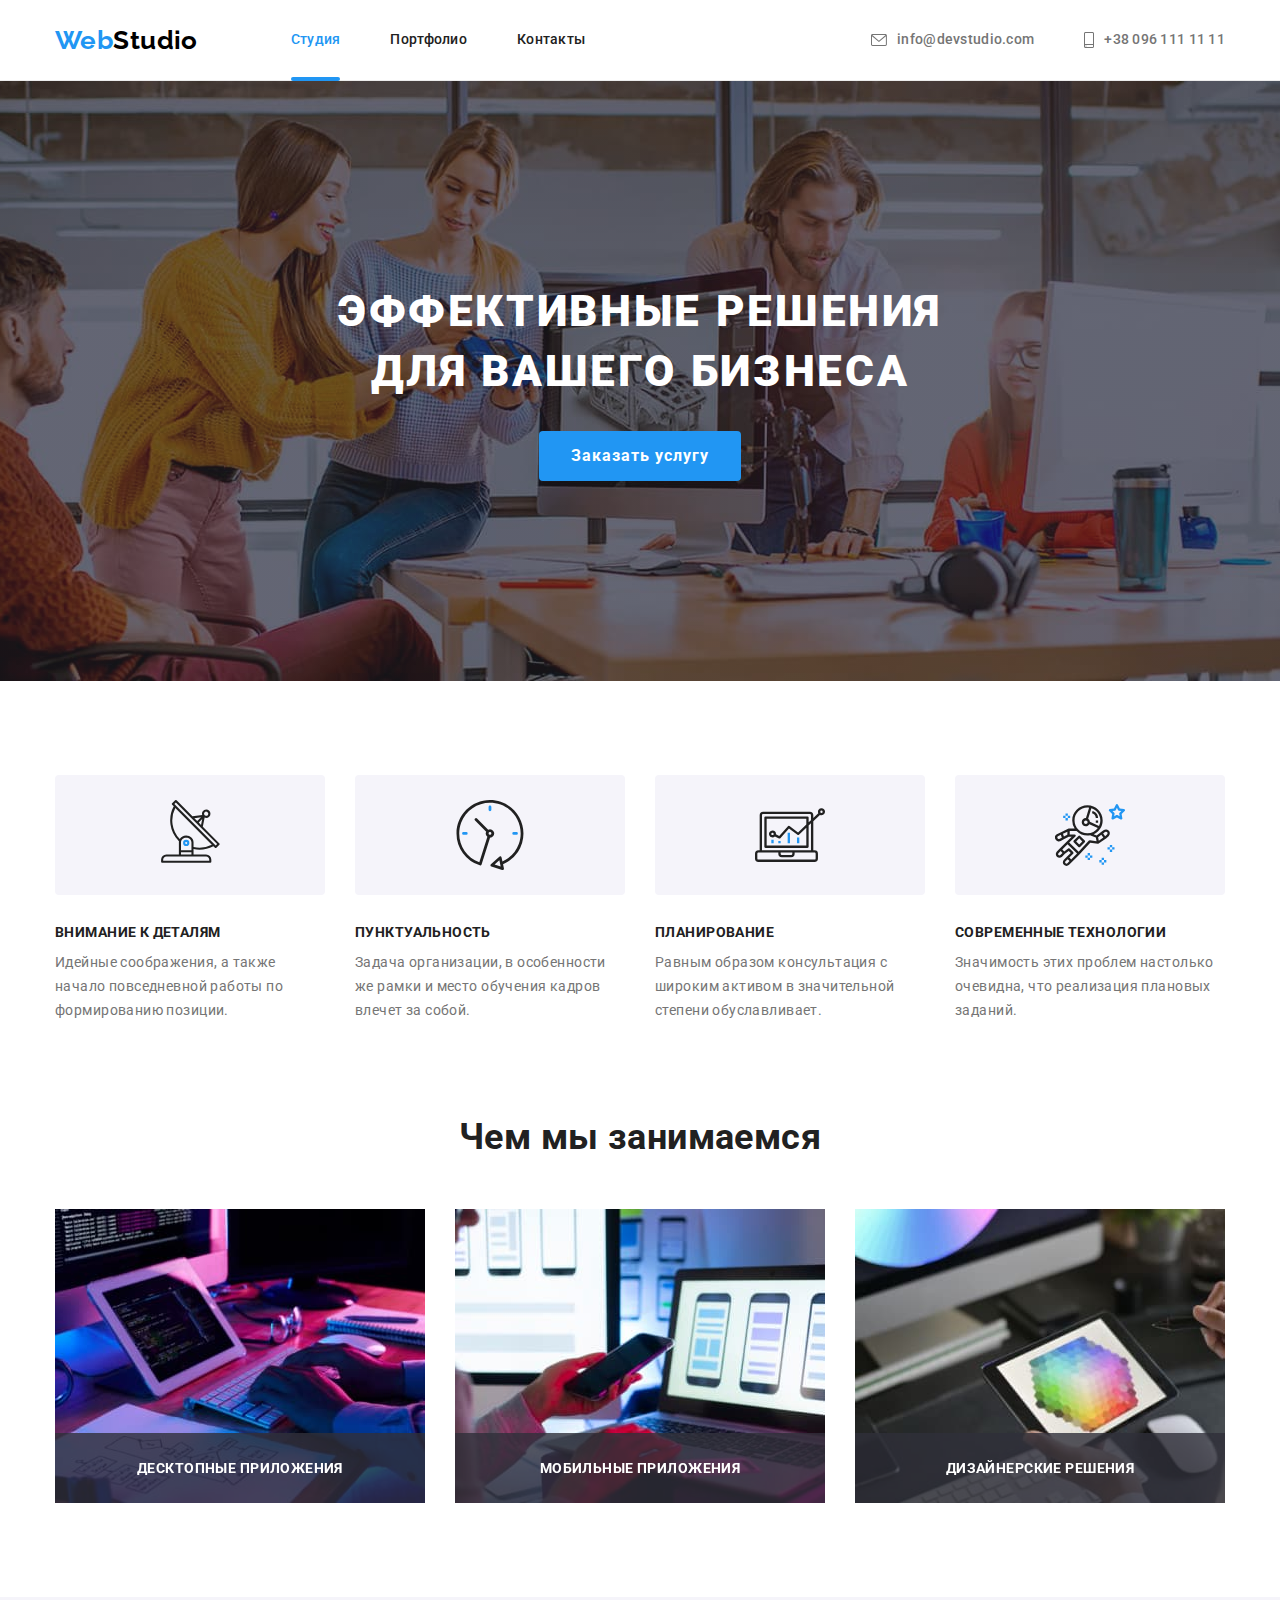
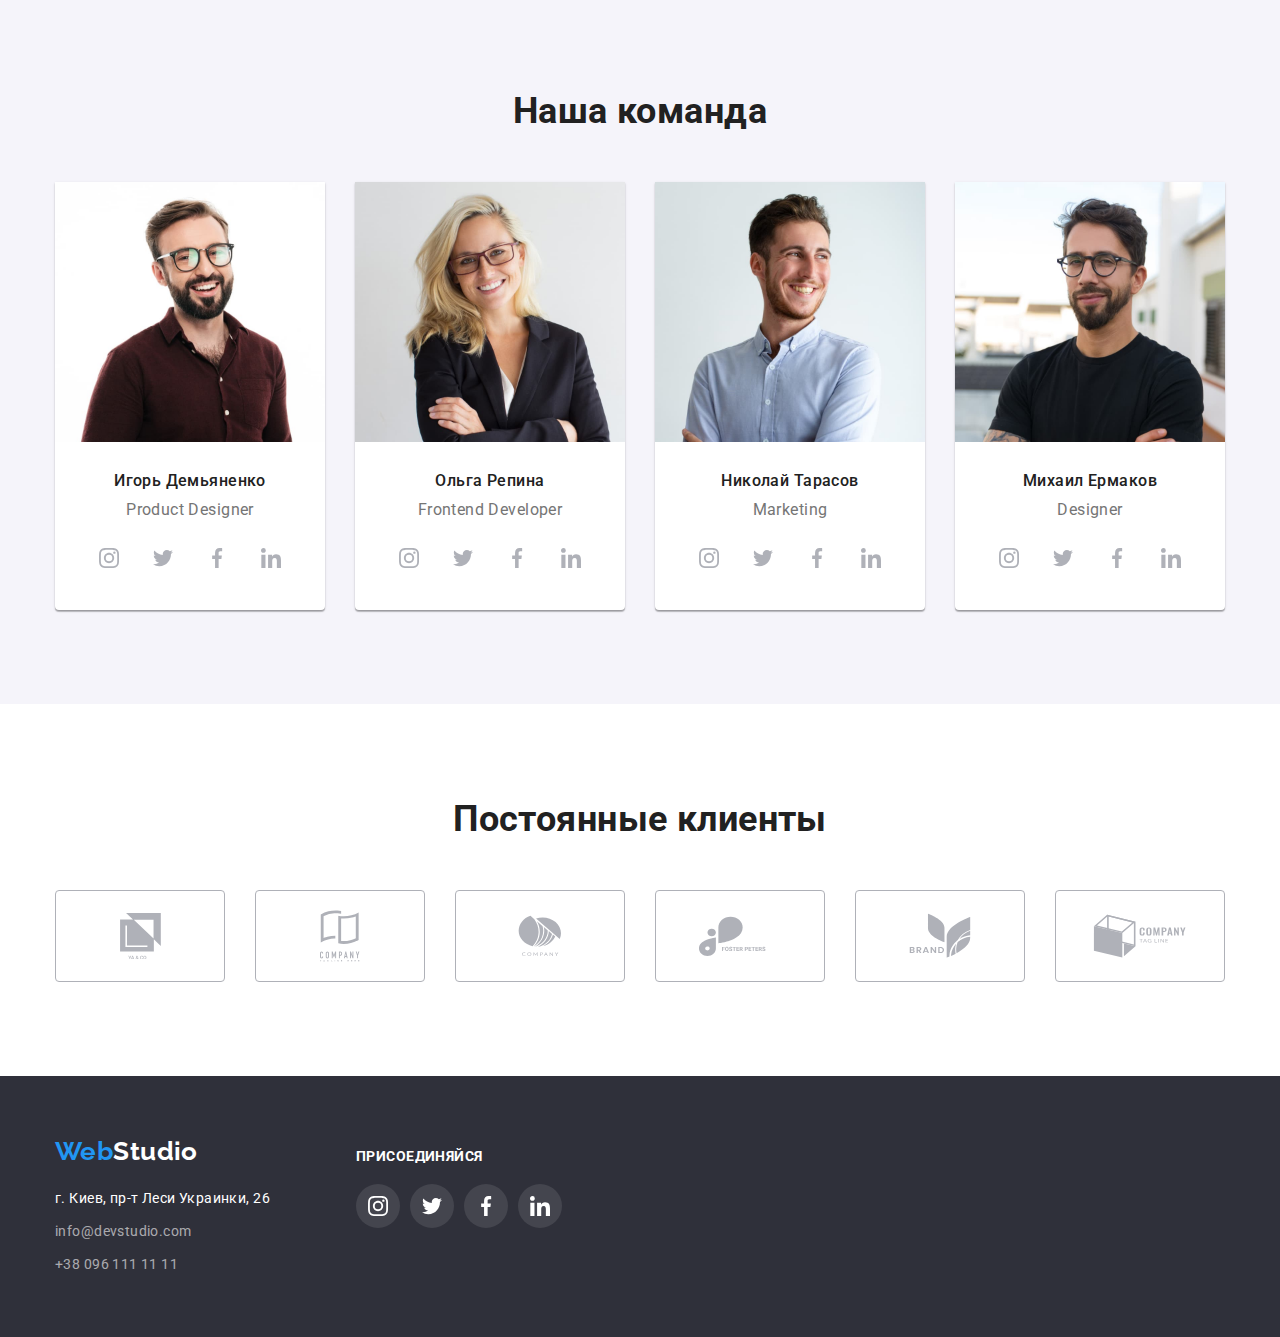
==== index.html @ f60fc32f "Initial commit" ====
<!DOCTYPE html>
<html lang="ru">
  <head>
    <meta charset="UTF-8" />
    <meta http-equiv="X-UA-Compatible" content="IE=edge" />
    <meta name="viewport" content="width=device-width, initial-scale=1.0" />
    <title>Web Studio</title>

    <link rel="preconnect" href="https://fonts.googleapis.com" />
    <link rel="preconnect" href="https://fonts.gstatic.com" crossorigin />
    <link
      href="https://fonts.googleapis.com/css2?family=Raleway:wght@700&family=Roboto:wght@400;500;700;900&display=swap"
      rel="stylesheet"
    />
    <!-- Normalize start -->
    <link
      rel="stylesheet"
      href="https://cdnjs.cloudflare.com/ajax/libs/modern-normalize/1.1.0/modern-normalize.min.css"
    />

    <link rel="stylesheet" href="./css/styles.css" />
  </head>

  <body>
    <!-- Header -->
    <header class="header">
      <div class="header-menu container">
        <a class="header-logo link" href="./index.html"
          >Web<span class="logo-accent link">Studio</span>
        </a>
        <nav class="header-nav">
          <ul class="header-list list">
            <li class="header-item">
              <a href="./index.html" class="link-nav link current">Студия</a>
            </li>
            <li class="header-item">
              <a href="./portfolio.html" class="link-nav link">Портфолио</a>
            </li>
            <li class="header-item"><a href="#" class="link-nav link">Контакты</a></li>
          </ul>
        </nav>
        <ul class="header-contacts list">
          <li class="contacts-list">
            <a href="mailto:info@devstudio.com" class="contacts-link link"
              ><svg class="icon-mail">
                <use href="./images/icons.svg#mail"></use></svg
              >info@devstudio.com</a
            >
          </li>
          <li class="contacts-list">
            <a href="tel:+380961111111" class="contacts-link link"
              ><svg class="icon-smartphone">
                <use href="./images/icons.svg#phone"></use></svg
              >+38 096 111 11 11</a
            >
          </li>
        </ul>
      </div>
    </header>

    <!-- Main -->
    <main>
      <!-- Hero -->
      <section class="hero">
        <div class="container">
          <h1 class="hero-title hero-text-container">Эффективные решения для вашего бизнеса</h1>
          <button class="hero-button" type="button" data-modal-open>Заказать услугу</button>
        </div>
      </section>

      <!-- Modal window -->
      <div class="backdrop is-hidden" data-modal>
        <div class="modal">
          <button class="modal-button" type="button" data-modal-close>
            <svg
              viewbox="0 0 30 30"
              width="30"
              height="30"
              fill="none"
              xmlns="http://www.w3.org/2000/svg"
            >
              <circle cx="15" cy="15" r="15" fill="white" />
              <circle cx="15" cy="15" r="14.5" stroke="black" stroke-opacity="0.1" />
              <path
                d="M21 10.1079L19.8921 9L15.5 13.3921L11.1079 9L10 10.1079L14.3921 14.5L10 18.8921L11.1079 20L15.5 15.6079L19.8921 20L21 18.8921L16.6079 14.5L21 10.1079Z"
                fill="black"
              />
            </svg>
          </button>
        </div>
      </div>

      <!-- peculiarities -->
      <section class="peculiarities section">
        <div class="container">
          <h2 class="visually-hidden">Особенности</h2>
          <ul class="peculiarities-list list">
            <li class="peculiarities-container">
              <div class="icon-container">
                <svg class="icon-antena">
                  <use href="./images/icons.svg#antenna"></use>
                </svg>
              </div>
              <h3 class="peculiarities-title">Внимание к деталям</h3>
              <p class="peculiarities-text">
                Идейные соображения, а также начало повседневной работы по формированию позиции.
              </p>
            </li>
            <li class="peculiarities-container">
              <div class="icon-container">
                <svg class="icon-clock">
                  <use href="./images/icons.svg#clock"></use>
                </svg>
              </div>
              <h3 class="peculiarities-title">Пунктуальность</h3>
              <p class="peculiarities-text">
                Задача организации, в особенности же рамки и место обучения кадров влечет за собой.
              </p>
            </li>
            <li class="peculiarities-container">
              <div class="icon-container">
                <svg class="icon-diagram">
                  <use href="./images/icons.svg#diagram"></use>
                </svg>
              </div>
              <h3 class="peculiarities-title">Планирование</h3>
              <p class="peculiarities-text">
                Равным образом консультация с широким активом в значительной степени обуславливает.
              </p>
            </li>
            <li class="peculiarities-container">
              <div class="icon-container">
                <svg class="icon-astronaut">
                  <use href="./images/icons.svg#astronaut"></use>
                </svg>
              </div>
              <h3 class="peculiarities-title">Современные технологии</h3>
              <p class="peculiarities-text">
                Значимость этих проблем настолько очевидна, что реализация плановых заданий.
              </p>
            </li>
          </ul>
        </div>
      </section>

      <!-- Work -->
      <section class="work section">
        <div class="container">
          <h2 class="work-title">Чем мы занимаемся</h2>
          <ul class="work-list list">
            <li class="work-item">
              <img src="./images/Work/box1.jpg" alt="development" width="370" />
              <p class="work-text">Десктопные приложения</p>
            </li>
            <li class="work-item">
              <img src="./images/Work/box2.jpg" alt="css" width="370" />

              <p class="work-text">Мобильные приложения</p>
            </li>
            <li class="work-item">
              <img src="./images/Work/box3.jpg" alt="design" width="370" />

              <p class="work-text">Дизайнерские решения</p>
            </li>
          </ul>
        </div>
      </section>

      <!-- Team -->
      <section class="team section">
        <div class="container">
          <h2 class="team-title">Наша команда</h2>

          <ul class="team-list list">
            <li class="team-item">
              <img src="./images/Team/img_1.jpg" alt="Игорь Демьяненко" width="270" />
              <div class="team-container">
                <h3 class="name">Игорь Демьяненко</h3>
                <p class="profession">Product Designer</p>
                <ul class="team-icon-list list">
                  <li>
                    <a class="team-social-link" href="">
                      <svg class="team-icon" width="20" height="20">
                        <use href="./images/icons.svg#instagram"></use>
                      </svg>
                    </a>
                  </li>
                  <li>
                    <a class="team-social-link" href="">
                      <svg class="team-icon" width="20" height="20">
                        <use href="./images/icons.svg#twitter"></use>
                      </svg>
                    </a>
                  </li>
                  <li>
                    <a class="team-social-link" href="">
                      <svg class="team-icon" width="20" height="20">
                        <use href="./images/icons.svg#facebook"></use>
                      </svg>
                    </a>
                  </li>
                  <li>
                    <a class="team-social-link" href="">
                      <svg class="team-icon" width="20" height="20">
                        <use href="./images/icons.svg#linkedin"></use>
                      </svg>
                    </a>
                  </li>
                </ul>
              </div>
            </li>
            <li class="team-item">
              <img src="./images/Team/img_2.jpg" alt="Ольга Репина" width="270" />
              <div class="team-container">
                <h3 class="name">Ольга Репина</h3>
                <p class="profession">Frontend Developer</p>

                <ul class="team-icon-list list">
                  <li>
                    <a class="team-social-link" href="">
                      <svg class="team-icon" width="20" height="20">
                        <use href="./images/icons.svg#instagram"></use>
                      </svg>
                    </a>
                  </li>
                  <li>
                    <a class="team-social-link" href="">
                      <svg class="team-icon" width="20" height="20">
                        <use href="./images/icons.svg#twitter"></use>
                      </svg>
                    </a>
                  </li>
                  <li>
                    <a class="team-social-link" href="">
                      <svg class="team-icon" width="20" height="20">
                        <use href="./images/icons.svg#facebook"></use>
                      </svg>
                    </a>
                  </li>
                  <li>
                    <a class="team-social-link" href="">
                      <svg class="team-icon" width="20" height="20">
                        <use href="./images/icons.svg#linkedin"></use>
                      </svg>
                    </a>
                  </li>
                </ul>
              </div>
            </li>
            <li class="team-item">
              <img src="./images/Team/img_3.jpg" alt="Николай Тарасов" width="270" />
              <div class="team-container">
                <h3 class="name">Николай Тарасов</h3>
                <p class="profession">Marketing</p>

                <ul class="team-icon-list list">
                  <li>
                    <a class="team-social-link" href="">
                      <svg class="team-icon" width="20" height="20">
                        <use href="./images/icons.svg#instagram"></use>
                      </svg>
                    </a>
                  </li>
                  <li>
                    <a class="team-social-link" href="">
                      <svg class="team-icon" width="20" height="20">
                        <use href="./images/icons.svg#twitter"></use>
                      </svg>
                    </a>
                  </li>
                  <li>
                    <a class="team-social-link" href="">
                      <svg class="team-icon" width="20" height="20">
                        <use href="./images/icons.svg#facebook"></use>
                      </svg>
                    </a>
                  </li>
                  <li>
                    <a class="team-social-link" href="">
                      <svg class="team-icon" width="20" height="20">
                        <use href="./images/icons.svg#linkedin"></use>
                      </svg>
                    </a>
                  </li>
                </ul>
              </div>
            </li>
            <li class="team-item">
              <img src="./images/Team/img_4.jpg" alt="Михаил Ермаков" width="270" />
              <div class="team-container">
                <h3 class="name">Михаил Ермаков</h3>
                <p class="profession">Designer</p>

                <ul class="team-icon-list list">
                  <li>
                    <a class="team-social-link" href="">
                      <svg class="team-icon" width="20" height="20">
                        <use href="./images/icons.svg#instagram"></use>
                      </svg>
                    </a>
                  </li>
                  <li>
                    <a class="team-social-link" href="">
                      <svg class="team-icon" width="20" height="20">
                        <use href="./images/icons.svg#twitter"></use>
                      </svg>
                    </a>
                  </li>
                  <li>
                    <a class="team-social-link" href="">
                      <svg class="team-icon" width="20" height="20">
                        <use href="./images/icons.svg#facebook"></use>
                      </svg>
                    </a>
                  </li>
                  <li>
                    <a class="team-social-link" href="">
                      <svg class="team-icon" width="20" height="20">
                        <use href="./images/icons.svg#linkedin"></use>
                      </svg>
                    </a>
                  </li>
                </ul>
              </div>
            </li>
          </ul>
        </div>
      </section>

      <!-- Clients -->
      <section class="clients section">
        <h2 class="clients-title">Постоянные клиенты</h2>
        <ul class="clients-list list">
          <li class="client-item">
            <a class="clients-link" href="#"
              ><svg class="client-icon" width="41" height="46.7">
                <use href="./images/icons.svg#company_1"></use></svg
            ></a>
          </li>
          <li class="client-item">
            <a class="clients-link" href="#">
              <svg class="client-icon" width="40" height="52">
                <use href="./images/icons.svg#company_2"></use></svg
            ></a>
          </li>
          <li class="client-item">
            <a class="clients-link" href="#"
              ><svg class="client-icon" width="43.46" height="41.18">
                <use href="./images/icons.svg#company_3"></use></svg
            ></a>
          </li>
          <li class="client-item">
            <a class="clients-link" href="#">
              <svg class="client-icon" width="84.44" height="40.62">
                <use href="./images/icons.svg#company_4"></use></svg
            ></a>
          </li>
          <li class="client-item">
            <a class="clients-link" href="#">
              <svg class="client-icon" width="62.54" height="45.43">
                <use href="./images/icons.svg#company_5"></use></svg
            ></a>
          </li>
          <li class="client-item">
            <a class="clients-link" href="#"
              ><svg class="client-icon" width="93.79" height="43.93">
                <use href="./images/icons.svg#company_6"></use></svg
            ></a>
          </li>
        </ul>
      </section>
    </main>

    <!-- Footer -->
    <footer class="footer">
      <div class="container footer-container">
        <div class="address-container">
          <a class="footer-logo" href="./index.html"
            >Web<span class="footer-logo-accent">Studio</span>
          </a>
          <address>
            <ul class="footer-list list">
              <li class="footer-item">
                <a
                  href="https://bit.ly/3pXMvUd"
                  class="footer-link link"
                  target="_blank"
                  rel="noopener noreferrer"
                  >г. Киев, пр-т Леси Украинки, 26</a
                >
              </li>
              <li class="footer-item">
                <a href="mailto:info@devstudio.com" class="address-link link">info@devstudio.com</a>
              </li>
              <li class="footer-item">
                <a href="tel:+380961111111" class="address-link link">+38 096 111 11 11</a>
              </li>
            </ul>
          </address>
        </div>

        <div class="social-container">
          <h3 class="social-title">присоединяйся</h3>
          <ul class="social-list list">
            <li class="social-item">
              <a class="social-link" href="">
                <svg class="social-icon" width="20" height="20">
                  <use href="./images/icons.svg#instagram"></use>
                </svg>
              </a>
            </li>
            <li class="social-item">
              <a class="social-link" href="">
                <svg class="social-icon" width="20" height="20">
                  <use href="./images/icons.svg#twitter"></use>
                </svg>
              </a>
            </li>
            <li class="social-item">
              <a class="social-link" href="">
                <svg class="social-icon" width="20" height="20">
                  <use href="./images/icons.svg#facebook"></use>
                </svg>
              </a>
            </li>
            <li class="social-item">
              <a class="social-link" href="">
                <svg class="social-icon" width="20" height="20">
                  <use href="./images/icons.svg#linkedin"></use>
                </svg>
              </a>
            </li>
          </ul>
        </div>
      </div>
    </footer>
    <script src="./js/modal.js"></script>
  </body>
</html>
---- css/styles.css ----
:root {
  /* Fonts */
  --primary-font: Roboto, sans-serif;
  --secondary-font: Raleway, sans-serif;
  /* Text color */
  --primary-text-color: #757575;
  --title-text-color: #212121;
  --text-logo-color: #000000;
  --wite-text-color: #ffffff;
  --footer-text-color: rgba(255, 255, 255, 0.6);
  --accent-text-color: #2196f3;
  /* Bacground-color */
  --accent-color: #2196f3;
  --accent-button-color: #188ce8;
  --wite-background-color: #ffffff;
  --button-color: #f5f4fa;
  --accent-bacground-color: #2f303a;
  --section-bacground-color: #eeeeee;
  --alt-section-color: #e5e5e5;
  --team-background-color: #f5f4fa;

  /* Line color */
  --header-line-colour: #ececec;

  /* Icon color*/
  --primary-icon-color: #afb1b8;
  --second-icon-color: #ffffff;
}
/* Base styles */

body {
  background-color: var(--wite-background-color);
  color: var(--primary-text-color);
  font-family: var(--primary-font);
  font-size: 14px;
  letter-spacing: 0.03em;
}

/* Reset styles*/

.list {
  list-style: none;
  margin: 0;
  padding: 0;
}

h1,
h2,
h3,
h4,
h5,
h6,
p {
  margin: 0;
}

.link {
  text-decoration: none;
}

img {
  display: block;
  max-width: 100%;
  height: auto;
}

/* Conteiner setings */
.container {
  width: 1200px;
  padding-left: 15px;
  padding-right: 15px;
  margin-left: auto;
  margin-right: auto;
}
.section {
  padding-top: 94px;
  padding-bottom: 94px;
}

/* Header */
.header {
  border-bottom: 1px solid var(--header-line-colour);
}

/* Logo */
.header-logo {
  color: var(--accent-text-color);
  font-family: var(--secondary-font);
  font-weight: 700;
  font-size: 26px;
  line-height: calc(31 / 26);
  text-decoration: none;
}
.logo-accent {
  color: var(--text-logo-color);
}

/* Nav */

.link-item {
  width: 16px;
  height: 12px;
}

.header-menu {
  display: flex;
  align-items: center;
}
.header-nav {
  display: flex;
  align-items: center;
  margin-left: 93px;
}

.header-list {
  display: flex;
  gap: 50px;
}

.link-nav {
  display: block;
  padding-top: 32px;
  padding-bottom: 32px;

  color: var(--title-text-color);
  font-weight: 500;
  line-height: 1.14;
  letter-spacing: 0.02em;
  transition-property: color;
  transition-duration: 250ms;
  transition-timing-function: cubic-bezier(0.4, 0, 0.2, 1);
}
.link-nav:hover,
.link-nav:focus {
  color: var(--accent-text-color);
}

.current {
  position: relative;
  color: var(--accent-text-color);
}

.current::after {
  content: '';
  position: absolute;
  left: 0;
  bottom: 0;
  display: block;
  transform: translateY(1px);
  width: 100%;
  height: 4px;
  border-radius: 2px;
  background-color: var(--accent-color);
}

/* Contacts */
.header-contacts {
  display: flex;
  margin-left: auto;
}
.header-contacts .contacts-list + .contacts-list {
  margin-left: 50px;
}
.contacts-link {
  padding-top: 32px;
  padding-bottom: 32px;
  display: flex;
  align-items: center;

  color: var(--primary-text-color);
  font-weight: 500;
  line-height: 1.14;
  letter-spacing: 0.02em;
  transition-property: color;
  transition-duration: 250ms;
  transition-timing-function: cubic-bezier(0.4, 0, 0.2, 1);
}
.contacts-link:hover,
.contacts-link:focus {
  color: var(--accent-text-color);
}
.icon-mail {
  width: 16px;
  height: 12px;
  margin-right: 10px;
  fill: currentColor;
}

.icon-smartphone {
  width: 10px;
  height: 16px;
  margin-right: 10px;
  fill: currentColor;
}

/* Hero */

.hero-title {
  color: var(--wite-text-color);
  font-weight: 900;
  font-size: 44px;
  line-height: calc(60 / 44);

  letter-spacing: 0.06em;
  text-transform: uppercase;
  margin-top: 0px;
  margin-bottom: 30px;
}

.hero-text-container {
  width: 696px;
  height: 120px;
  margin-left: auto;
  margin-right: auto;
}

.hero {
  max-width: 1600px;
  height: 600px;
  margin-left: auto;
  margin-right: auto;

  background-image: linear-gradient(to right, rgba(47, 48, 58, 0.4), rgba(47, 48, 58, 0.4)),
    url('../images/Hero/hero-jpg.jpg');
  background-position: center;
  background-size: cover;
  background-repeat: no-repeat;

  background-color: var(--accent-bacground-color);
  text-align: center;
  padding-top: 200px;
  padding-bottom: 200px;
}

.hero-button {
  font-family: Roboto;
  background-color: var(--accent-text-color);
  color: var(--wite-text-color);
  font-weight: 700;
  font-size: 16px;
  line-height: 1.87;
  letter-spacing: 0.06em;
  cursor: pointer;
  text-align: center;
  border-radius: 4px;
  padding: 10px 32px;
  min-width: 200px;
  border: 0;
  transition-property: background-color;
  transition-duration: 250ms;
  transition-timing-function: cubic-bezier(0.4, 0, 0.2, 1);
}
.hero-button:hover,
.hero-button:focus {
  background-color: var(--accent-button-color);
}

/* Modal window */

.backdrop {
  position: fixed;
  top: 0;
  left: 0;
  width: 100%;
  height: 100%;
  background: rgba(0, 0, 0, 0.2);
  opacity: 1;
  transition-property: opacity;
  transition-duration: 250ms;
  transition-timing-function: cubic-bezier(0.4, 0, 0.2, 1);
}

.backdrop.is-hidden {
  opacity: 0;
  pointer-events: none;
}

.modal {
  position: absolute;
  top: 50%;
  left: 50%;
  transform: translate(-50%, -50%);
  min-width: 528px;
  min-height: 581px;
  background-color: var(--wite-background-color);
  box-shadow: 0px 1px 3px rgba(0, 0, 0, 0.12), 0px 1px 1px rgba(0, 0, 0, 0.14),
    0px 2px 1px rgba(0, 0, 0, 0.2);
  border-radius: 4px;
}

.modal-button {
  position: absolute;
  width: 30px;
  height: 30px;
  top: 8px;
  right: 8px;
  padding: 0;
  border: 0;
  background-color: var(--wite-background-color);
  margin-right: auto;
}

/* peculiarities */
.peculiarities-list {
  display: flex;
  gap: 30px;
}

.visually-hidden {
  position: absolute;
  width: 1px;
  height: 1px;
  margin: -1px;
  border: 0;
  padding: 0;
  white-space: nowrap;
  clip-path: inset(100%);
  clip: rect(0 0 0 0);
  overflow: hidden;
}
.peculiarities-title {
  font-style: normal;
  font-weight: 700;
  font-size: 14px;
  line-height: 1.14;
  letter-spacing: 0.03em;
  color: var(--title-text-color);
  text-transform: uppercase;

  margin-top: 30px;
  margin-bottom: 10px;
}

.icon-container {
  width: 270px;
  height: 120px;
  background: #f5f4fa;
  border-radius: 4px;
  align-items: center;
  display: flex;
  justify-content: center;
}
.icon-antena,
.icon-clock,
.icon-diagram,
.icon-astronaut {
  width: 70px;
  height: 70px;
  fill: currentColor;
}

.peculiarities-container {
  width: 270px;
  margin-left: 0;
  margin-right: 0;
}

.peculiarities-text {
  line-height: 1.71;
  margin-top: 0;
  margin-bottom: 0;
}

/* Work */

.work {
  padding-top: 0;
}

.work-title {
  font-weight: 700;
  font-size: 36px;
  line-height: 1.16;
  text-align: center;
  color: var(--title-text-color);
  margin-top: 0;
  margin-bottom: 50px;
}

.work-list {
  display: flex;
  gap: 30px;
}
.work-item {
  position: relative;
}

.work-text {
  position: absolute;
  bottom: 0;
  justify-content: center;
  align-items: center;
  display: flex;
  width: 100%;
  height: 70px;
  background-color: rgba(47, 48, 58, 0.8);
  font-weight: 700;
  line-height: calc(16 / 14);
  text-align: center;
  text-transform: uppercase;
  color: var(--wite-text-color);
}

/* Team */
.team-title {
  font-weight: 700;
  font-size: 36px;
  line-height: 1.16;
  text-align: center;
  color: var(--title-text-color);
  margin-top: 0;
  margin-bottom: 50px;
}
.team {
  background-color: var(--team-background-color);
}
.team-list {
  display: flex;
  gap: 30px;
}
.team-item {
  width: 270px;
  margin-left: auto;
  margin-right: auto;

  background: var(--wite-background-color);
  box-shadow: 0px 1px 3px rgba(0, 0, 0, 0.12), 0px 1px 1px rgba(0, 0, 0, 0.14),
    0px 2px 1px rgba(0, 0, 0, 0.2);
  border-radius: 0px 0px 4px 4px;
}

.team-container {
  padding-top: 30px;
  padding-bottom: 30px;
}
.name {
  font-weight: 500;
  font-size: 16px;
  line-height: 1.18;
  text-align: center;
  color: var(--title-text-color);
  margin-bottom: 10px;
}
.profession {
  font-size: 16px;
  line-height: 1.18;
  text-align: center;
  margin-bottom: 16px;
}

.team-icon-list {
  display: flex;
  justify-content: center;
  gap: 10px;
}

.team-social-link {
  display: flex;
  align-items: center;
  justify-content: center;

  width: 44px;
  height: 44px;
  border-radius: 50%;
  color: var(--primary-icon-color);

  transition-property: background-color, color;
  transition-duration: 250ms;
  transition-timing-function: cubic-bezier(0.4, 0, 0.2, 1);
}

.team-social-link:hover,
.team-social-link:focus {
  background-color: var(--accent-color);
  color: var(--second-icon-color);
}
.team-icon {
  fill: currentColor;

  transition-property: fill;
  transition-duration: 250ms;
  transition-timing-function: cubic-bezier(0.4, 0, 0.2, 1);
}
.team-icon:hover,
.team-icon:focus {
  fill: var(--wite-text-color);
}

/* Clients */

.clients-title {
  font-weight: 700;
  font-size: 36px;
  line-height: calc(42 / 36);
  text-align: center;
  color: var(--title-text-color);
  margin-top: 0;
  margin-bottom: 50px;
}

.clients-list {
  display: flex;
  justify-content: center;
  gap: 30px;
}

.client-icon {
  fill: currentColor;
}

.clients-link {
  display: flex;
  justify-content: center;
  align-items: center;
  color: var(--primary-icon-color);
  width: 170px;
  height: 92px;
  border-radius: 4px;
  border: 1px solid var(--primary-icon-color);

  transition-property: border-color, color;
  transition-duration: 250ms;
  transition-timing-function: cubic-bezier(0.4, 0, 0.2, 1);
}

.clients-link:hover,
.clients-link:focus {
  color: var(--accent-color);
  border-color: var(--accent-color);
}

/* Portfolio */
.portfolio-button {
  font-family: inherit;
  color: var(--title-text-color);
  background-color: var(--button-color);
  font-weight: 500;
  font-size: 16px;
  line-height: 1.62;
  text-align: center;
  cursor: pointer;
  letter-spacing: 0.03em;

  border-radius: 4px;
  padding: 6px 22px;
  border: 0;

  transition-property: background-color, color, box-shadow;
  transition-duration: 250ms;
  transition-timing-function: cubic-bezier(0.4, 0, 0.2, 1);
}

.portfolio-button:hover,
.portfolio-button:focus {
  color: var(--wite-text-color);
  background-color: var(--accent-color);
  box-shadow: 0px 3px 1px rgba(0, 0, 0, 0.1), 0px 1px 2px rgba(0, 0, 0, 0.08),
    0px 2px 2px rgba(0, 0, 0, 0.12);
}

.list-button {
  display: flex;
  margin-right: auto;
  margin-left: auto;
  justify-content: center;
  margin-bottom: 50px;
}

.portfolio-btn {
  margin-right: 8px;
}
.portfolio-btn:last-child {
  margin-right: 0;
}

.portfolio-title {
  font-weight: 700;
  font-size: 18px;
  line-height: 2;
  letter-spacing: 0.06em;
  color: var(--title-text-color);

  height: 30px;
  margin-right: auto;
  margin-left: auto;
  margin-bottom: 4px;
}
.portfolio-list {
  display: flex;
  flex-wrap: wrap;
  gap: 30px;
}

.portfolio-item {
  width: 370px;
  /* flex-basis: calc((100%- (30px * 3)) / 4); */
}
.portfolio-link {
  display: block;

  transition-property: box-shadow;
  transition-duration: 250ms;
  transition-timing-function: cubic-bezier(0.4, 0, 0.2, 1);
}
.portfolio-link:hover,
.portfolio-link:focus {
  box-shadow: 0px 1px 1px rgba(0, 0, 0, 0.12), 0px 4px 4px rgba(0, 0, 0, 0.06),
    1px 4px 6px rgba(0, 0, 0, 0.16);
}

.product-thumb {
  position: relative;
  overflow: hidden;
}

.product-overlay {
  position: absolute;
  top: 0;
  left: 0;
  width: 100%;
  height: 100%;
  background: rgba(33, 150, 243, 0.9);
  transform: translateY(100%);

  transition-property: transform;
  transition-duration: 250ms;
  transition-timing-function: cubic-bezier(0.4, 0, 0.2, 1);
}

.portfolio-link:hover .product-overlay,
.portfolio-link:focus .product-overlay {
  transform: translateY(0);
}
.review {
  font-weight: 400;
  font-size: 18px;
  line-height: calc(28 / 18);
  text-align: center;
  color: var(--wite-text-color);
  padding: 63px 24px;
}
.portfolio-container {
  border: 1px solid var(--section-bacground-color);
  border-top: none;
  padding: 20px 25px;
}

.examples {
  line-height: 1.87;
  font-size: 16px;
  color: var(--primary-text-color);

  width: 322px;
  height: 30px;
  margin-right: auto;
  margin-left: auto;
}

/* Footer */

.footer {
  background-color: var(--accent-bacground-color);
  padding-top: 60px;
  padding-bottom: 60px;
}
.footer-logo {
  display: inline-block;
  color: var(--accent-text-color);
  font-family: var(--secondary-font);
  font-weight: 700;
  font-size: 26px;
  line-height: calc(31 / 26);
  text-decoration: none;
  margin-bottom: 20px;
}

.footer-logo-accent {
  color: var(--wite-text-color);
}
.social-title {
  font-weight: 700;
  font-size: 14px;
  line-height: calc(16 / 14);
  letter-spacing: 0.03em;
  text-transform: uppercase;
  color: var(--wite-text-color);
  margin-bottom: 20px;
}

.address-container {
  width: 231px;
}
.footer-item {
  margin-bottom: 9px;
}
.footer-item:last-child {
  margin-bottom: 0;
}

.footer-link {
  line-height: 1.71;
  color: var(--wite-text-color);
  font-style: normal;

  transition-property: color;
  transition-duration: 250ms;
  transition-timing-function: cubic-bezier(0.4, 0, 0.2, 1);
}

.address-link {
  font-style: normal;
  line-height: 1.71;
  color: var(--footer-text-color);

  transition-property: color;
  transition-duration: 250ms;
  transition-timing-function: cubic-bezier(0.4, 0, 0.2, 1);
}

.address-link:hover,
.address-link:focus {
  color: var(--accent-text-color);
}

.footer-link:hover,
.footer-link:focus {
  color: var(--accent-text-color);
}
.social-container {
  margin-left: 70px;
  margin-top: 12px;
}
.footer-container {
  display: flex;
}
.social-list {
  display: flex;
  gap: 10px;
}
.social-item {
  display: flex;
}

.social-link {
  display: flex;
  align-items: center;
  justify-content: center;
  width: 44px;
  height: 44px;
  border-radius: 50%;
  border: 0;
  gap: 10px;
  background: rgba(255, 255, 255, 0.1);

  transition-property: background-color, fill;
  transition-duration: 250ms;
  transition-timing-function: cubic-bezier(0.4, 0, 0.2, 1);
}
.social-link:hover,
.social-link:focus {
  background-color: var(--accent-color);
}
.social-icon {
  fill: var(--wite-background-color);
}
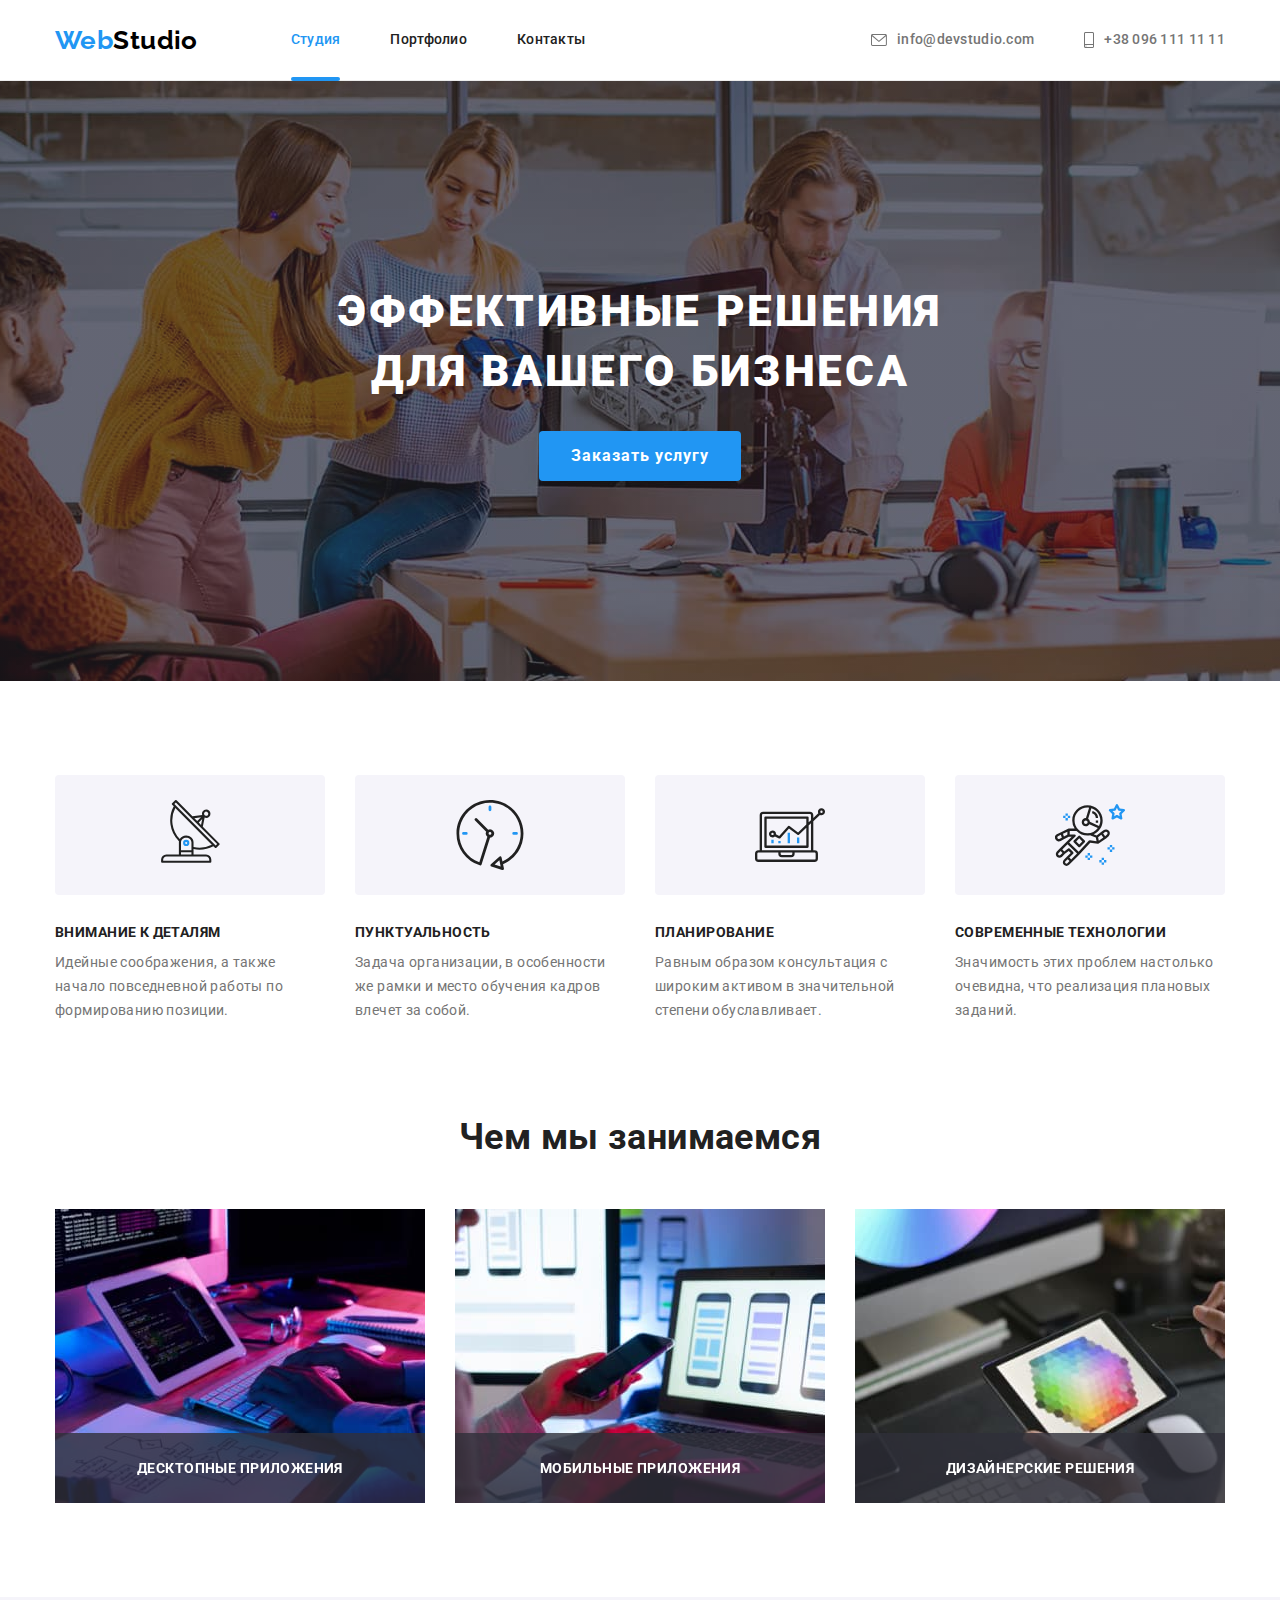
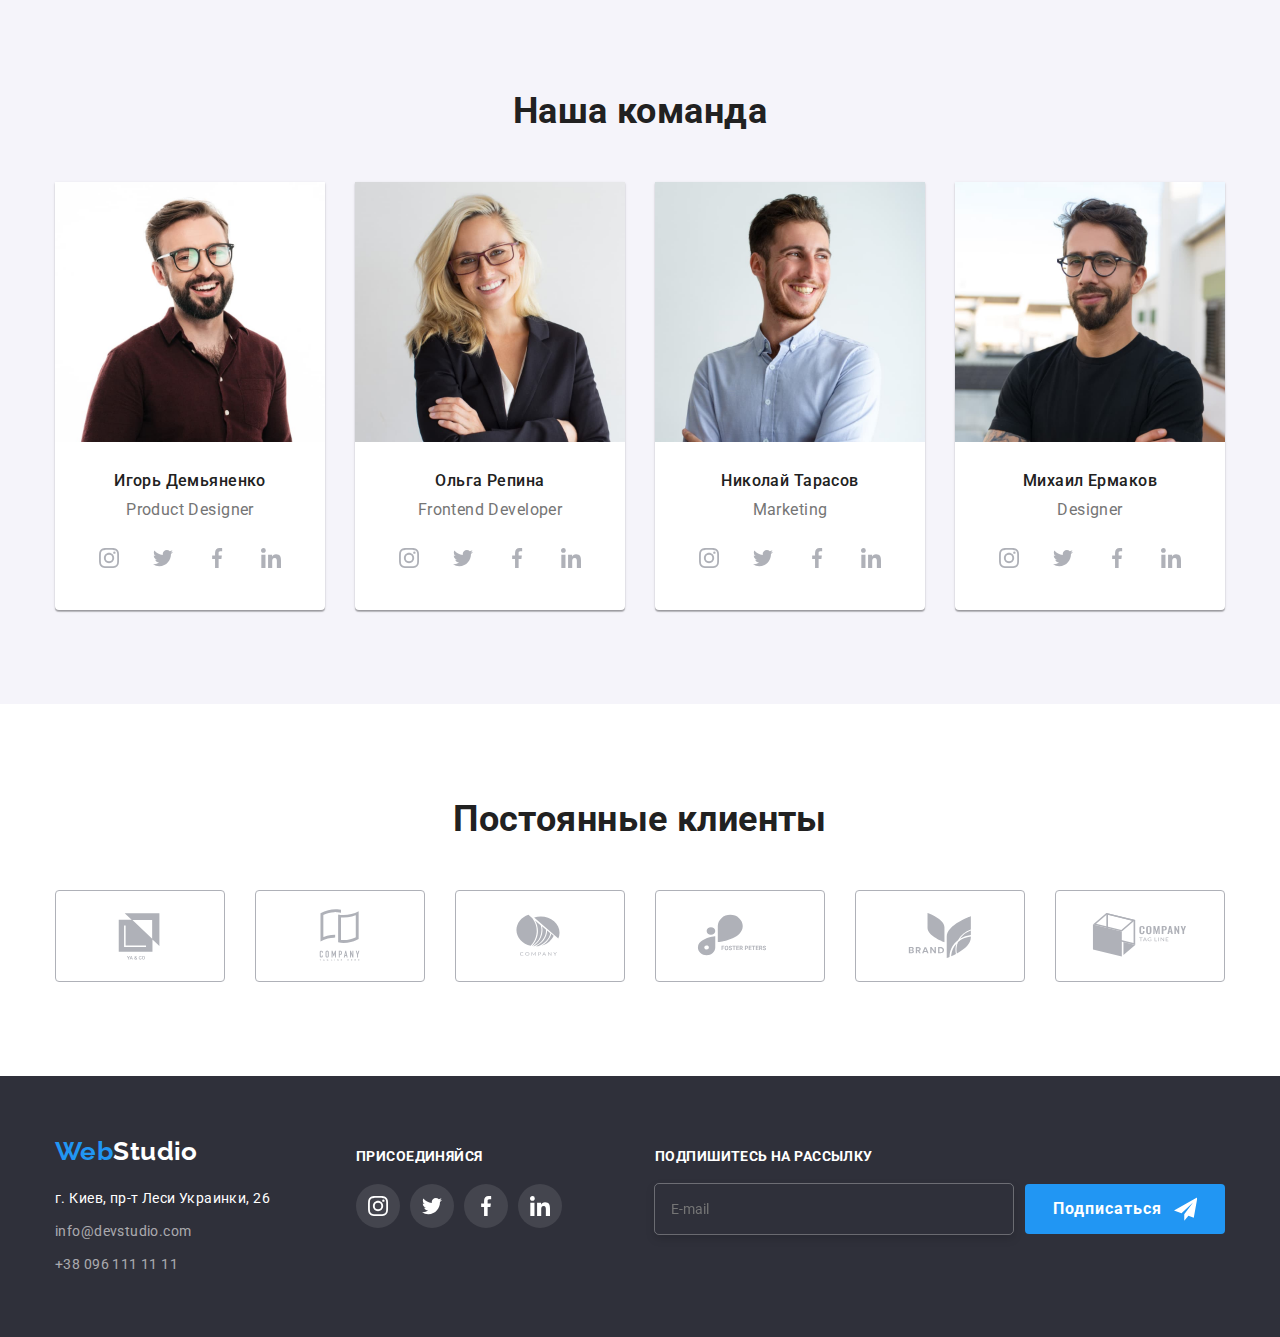
==== commit 2844c36f: "add forms" ====
--- a/index.html
+++ b/index.html
@@ -72,21 +72,67 @@
       <div class="backdrop is-hidden" data-modal>
         <div class="modal">
           <button class="modal-button" type="button" data-modal-close>
-            <svg
-              viewbox="0 0 30 30"
-              width="30"
-              height="30"
-              fill="none"
-              xmlns="http://www.w3.org/2000/svg"
-            >
-              <circle cx="15" cy="15" r="15" fill="white" />
-              <circle cx="15" cy="15" r="14.5" stroke="black" stroke-opacity="0.1" />
-              <path
-                d="M21 10.1079L19.8921 9L15.5 13.3921L11.1079 9L10 10.1079L14.3921 14.5L10 18.8921L11.1079 20L15.5 15.6079L19.8921 20L21 18.8921L16.6079 14.5L21 10.1079Z"
-                fill="black"
-              />
+            <svg width="30" height="30">
+              <use href="./images/icons.svg#close"></use>
             </svg>
           </button>
+          <h2 class="modal-title">Оставьте свои данные, мы вам перезвоним</h2>
+          <form class="modal-form" action="">
+            <div class="form-field">
+              <label for="name">Имя</label>
+              <input class="form-input" type="text" name="username" id="name" />
+              <span class="modal-icon">
+                <svg width="18" height="18">
+                  <use href="./images/icons.svg#person-modal"></use>
+                </svg>
+              </span>
+            </div>
+            <div class="form-field">
+              <label for="tel">Телефон</label>
+              <input type="tel" name="username" id="tel" />
+              <span class="modal-icon">
+                <svg width="18" height="18">
+                  <use href="./images/icons.svg#phone-modal"></use>
+                </svg>
+              </span>
+            </div>
+            <div class="form-field">
+              <label for="mail">Почта</label>
+              <input type="email" name="username" id="email" />
+              <span class="modal-icon">
+                <svg width="18" height="18">
+                  <use href="./images/icons.svg#email-modal"></use>
+                </svg>
+              </span>
+            </div>
+            <div class="form-field">
+              <label for="coment">Комментарий</label>
+              <textarea
+                class="coment"
+                name="coment"
+                id="comend"
+                cols="10"
+                rows="5"
+                placeholder="Введите текст"
+              ></textarea>
+            </div>
+            <div class="checkbox">
+              <label class="lable" for="checkbox">
+                <input
+                  class="checkbox-input"
+                  type="checkbox"
+                  name="checkbox"
+                  value=""
+                  id="checkbox"
+                />
+                <span class="checkbox-icon"></span> Соглашаюсь с рассылкой и принимаю
+                <a class="checkbox-link link" href="">Условия договора</a>
+              </label>
+            </div>
+            <div class="btn-container">
+              <button class="submit-btn" type="submit">Отправить</button>
+            </div>
+          </form>
         </div>
       </div>
 
@@ -333,37 +379,37 @@
         <ul class="clients-list list">
           <li class="client-item">
             <a class="clients-link" href="#"
-              ><svg class="client-icon" width="41" height="46.7">
+              ><svg class="client-icon" width="106" height="60">
                 <use href="./images/icons.svg#company_1"></use></svg
             ></a>
           </li>
           <li class="client-item">
             <a class="clients-link" href="#">
-              <svg class="client-icon" width="40" height="52">
+              <svg class="client-icon" width="106" height="60">
                 <use href="./images/icons.svg#company_2"></use></svg
             ></a>
           </li>
           <li class="client-item">
             <a class="clients-link" href="#"
-              ><svg class="client-icon" width="43.46" height="41.18">
+              ><svg class="client-icon" width="106" height="60">
                 <use href="./images/icons.svg#company_3"></use></svg
             ></a>
           </li>
           <li class="client-item">
             <a class="clients-link" href="#">
-              <svg class="client-icon" width="84.44" height="40.62">
+              <svg class="client-icon" width="106" height="60">
                 <use href="./images/icons.svg#company_4"></use></svg
             ></a>
           </li>
           <li class="client-item">
             <a class="clients-link" href="#">
-              <svg class="client-icon" width="62.54" height="45.43">
+              <svg class="client-icon" width="106" height="60">
                 <use href="./images/icons.svg#company_5"></use></svg
             ></a>
           </li>
           <li class="client-item">
             <a class="clients-link" href="#"
-              ><svg class="client-icon" width="93.79" height="43.93">
+              ><svg class="client-icon" width="106" height="60">
                 <use href="./images/icons.svg#company_6"></use></svg
             ></a>
           </li>
@@ -432,6 +478,24 @@
             </li>
           </ul>
         </div>
+        <div class="mail-delivery">
+          <h3 class="mail-delivery-title">Подпишитесь на рассылку</h3>
+          <div class="send-menu">
+            <input
+              class="mail-delivery-input"
+              type="email"
+              name="email"
+              id="email-footer"
+              placeholder="E-mail"
+            />
+            <button class="mail-delivery-btn" type="submit">
+              Подписаться
+              <svg class="send-icon" width="24" height="24">
+                <use href="./images/icons.svg#send"></use>
+              </svg>
+            </button>
+          </div>
+        </div>
       </div>
     </footer>
     <script src="./js/modal.js"></script>
--- a/css/styles.css
+++ b/css/styles.css
@@ -299,7 +299,145 @@
   background-color: var(--wite-background-color);
   margin-right: auto;
 }
-
+.modal-title {
+  font-weight: 700;
+  font-size: 20px;
+  line-height: calc(23 / 20);
+  text-align: center;
+  color: var(--title-text-color);
+  padding: 40px 40px 0px 40px;
+  margin-bottom: 12px;
+}
+
+.modal-form {
+  width: 448px;
+  margin-left: auto;
+  margin-right: auto;
+}
+
+.form-field {
+  position: relative;
+  display: flex;
+  flex-direction: column;
+  margin-bottom: 10px;
+}
+.checkbox-input {
+  position: absolute;
+  -webkit-appearance: none;
+  -moz-appearance: none;
+  appearance: none;
+}
+
+.lable {
+  display: flex;
+  align-items: center;
+}
+.checkbox-icon {
+  width: 16px;
+  height: 15px;
+  background-image: url(../images/off.svg);
+  margin-right: 7px;
+}
+.checkbox-input:checked + .checkbox-icon {
+  background-image: url(../images/on.svg);
+}
+
+.form-field label {
+  font-size: 12px;
+  line-height: calc(14 / 12);
+  letter-spacing: 0.01em;
+  margin-bottom: 4px;
+}
+
+.form-field input {
+  margin: 0;
+  height: 40px;
+  padding: 12px 42px;
+  border: 1px solid rgba(33, 33, 33, 0.2);
+  border-radius: 4px;
+  cursor: pointer;
+  transition-property: border-color;
+  transition-duration: 250ms;
+  transition-timing-function: cubic-bezier(0.4, 0, 0.2, 1);
+}
+
+.modal-icon {
+  position: absolute;
+  top: 50%;
+  left: 12px;
+  fill: var(--title-text-color);
+  transition-property: fill;
+  transition-duration: 250ms;
+  transition-timing-function: cubic-bezier(0.4, 0, 0.2, 1);
+}
+.form-field input:focus ~ .modal-icon,
+.form-field input:hover ~ .modal-icon {
+  fill: var(--accent-color);
+}
+.form-field input:focus,
+.form-field input:hover {
+  border-color: var(--accent-color);
+}
+
+.checkbox-link {
+  line-height: calc(24 / 14);
+  text-decoration-line: underline;
+
+  color: var(--accent-text-color);
+}
+
+.coment {
+  resize: none;
+  height: 120px;
+  padding: 12px 16px;
+  border: 1px solid rgba(33, 33, 33, 0.2);
+  border-radius: 4px;
+}
+.submit-btn {
+  bottom: 40px;
+  font-family: Roboto;
+  background-color: var(--accent-text-color);
+  color: var(--wite-text-color);
+  font-weight: 700;
+  font-size: 16px;
+  line-height: 1.87;
+  letter-spacing: 0.06em;
+  cursor: pointer;
+  text-align: center;
+  border-radius: 4px;
+  padding: 10px 32px;
+  min-width: 200px;
+  border: 0;
+  box-shadow: 0px 4px 4px rgba(0, 0, 0, 0.15);
+  transition-property: background-color;
+  transition-duration: 250ms;
+  transition-timing-function: cubic-bezier(0.4, 0, 0.2, 1);
+}
+
+.submit-btn:hover {
+  background-color: #188ce8;
+}
+.checkbox {
+  display: flex;
+  justify-content: center;
+  align-items: stretch;
+  padding: 0;
+  margin-bottom: 30px;
+  margin-top: 20px;
+}
+.checkbox input {
+  margin-right: 8px;
+}
+.coment:placeholder-shown {
+  font-size: 12px;
+  line-height: calc(14 / 12);
+  letter-spacing: 0.01em;
+  color: rgba(117, 117, 117, 0.5);
+}
+.btn-container {
+  display: flex;
+  justify-content: center;
+}
 /* peculiarities */
 .peculiarities-list {
   display: flex;
@@ -763,3 +901,55 @@
 .social-icon {
   fill: var(--wite-background-color);
 }
+.mail-delivery {
+  display: inline-block;
+  width: 570px;
+  margin-left: 93px;
+  margin-top: 12px;
+}
+.mail-delivery-title {
+  font-weight: 700;
+  font-size: 14px;
+  line-height: calc(16 / 14);
+  letter-spacing: 0.03em;
+  text-transform: uppercase;
+  color: var(--wite-text-color);
+  margin-bottom: 20px;
+}
+.mail-delivery-btn {
+  display: flex;
+  align-items: center;
+  font-family: Roboto;
+  background-color: var(--accent-text-color);
+  color: var(--wite-text-color);
+  font-weight: 700;
+  font-size: 16px;
+  line-height: 1.87;
+  letter-spacing: 0.06em;
+  cursor: pointer;
+  text-align: center;
+  border-radius: 4px;
+  padding: 10px 28px;
+  max-width: 200px;
+  max-height: 50px;
+  border: 0;
+}
+
+.mail-delivery-input {
+  width: 358px;
+  height: 50px;
+  padding: 15px 16px;
+  border: 0;
+  outline: 1px solid rgba(255, 255, 255, 0.3);
+  background-color: var(--accent-bacground-color);
+  filter: drop-shadow(0px 4px 4px rgba(0, 0, 0, 0.15));
+  border-radius: 4px;
+  margin-right: 12px;
+  color: var(--wite-text-color);
+}
+.send-icon {
+  margin-left: 12px;
+}
+.send-menu {
+  display: flex;
+}
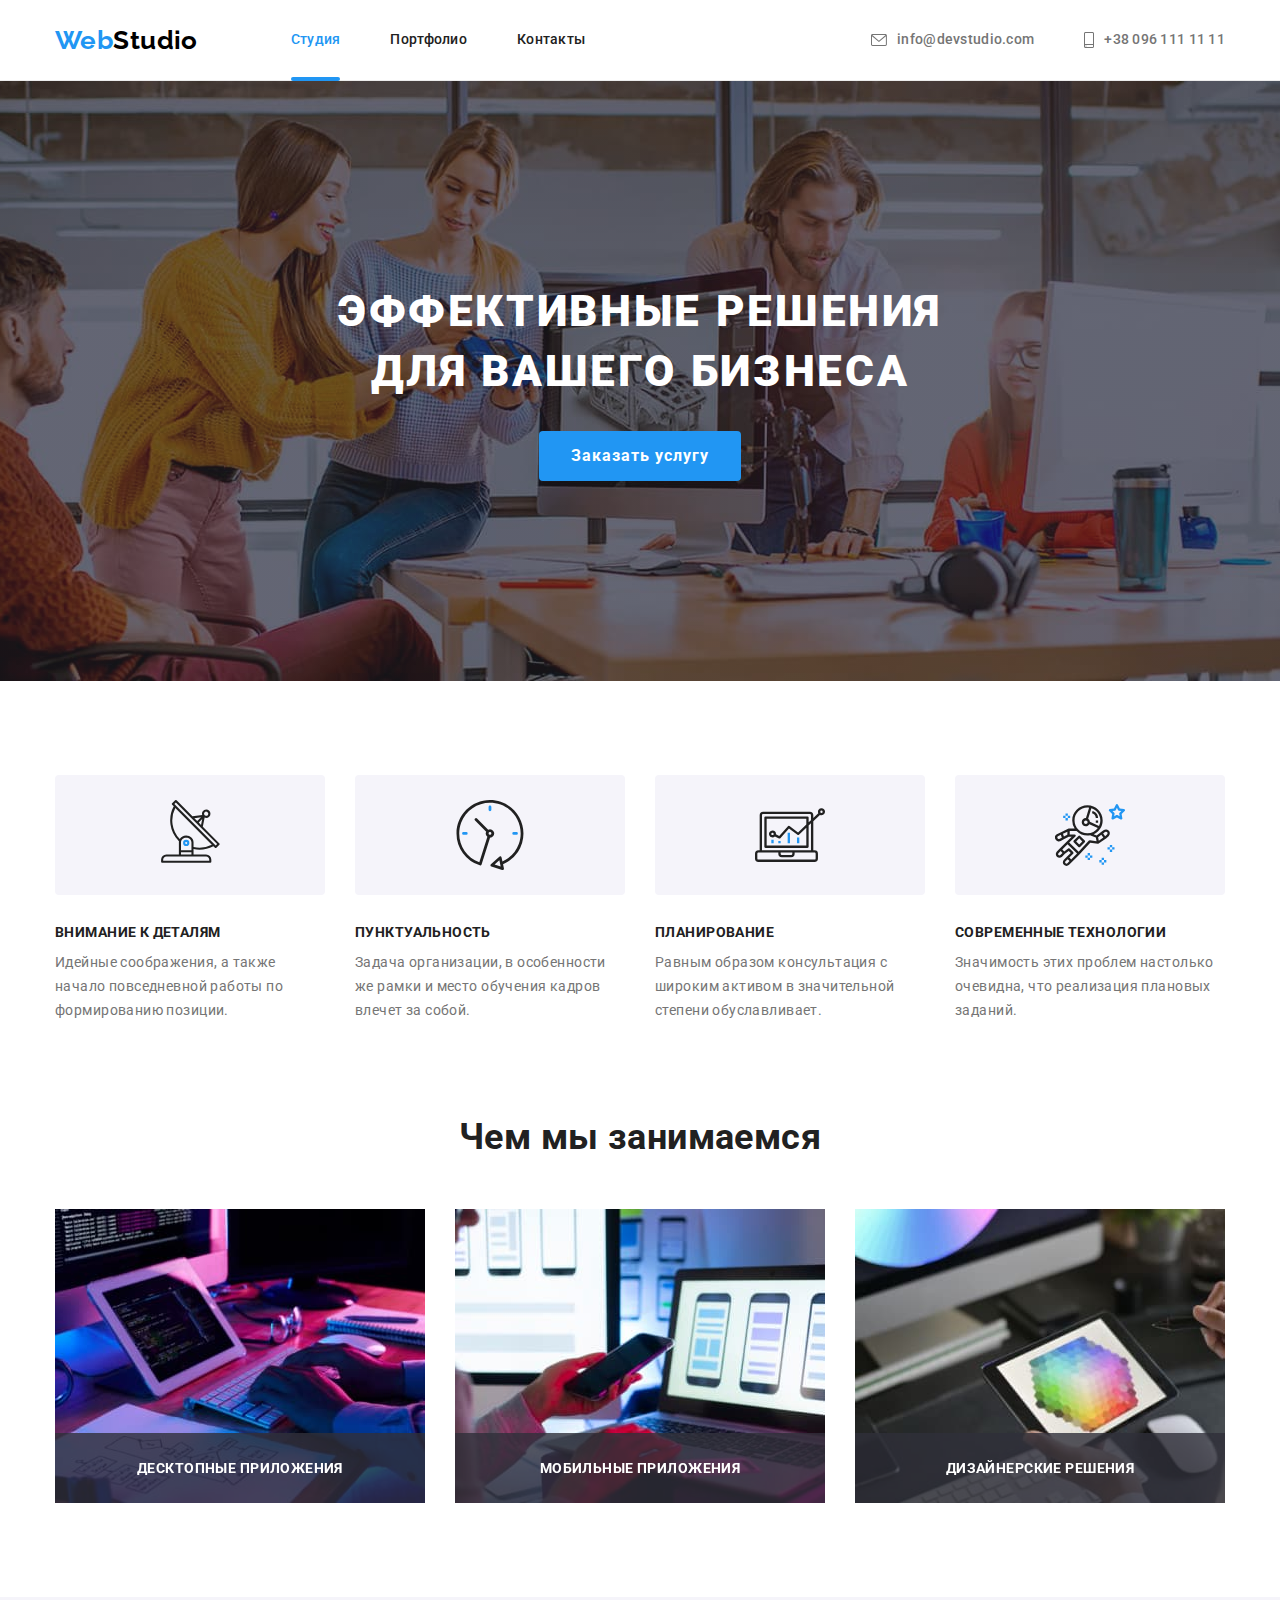
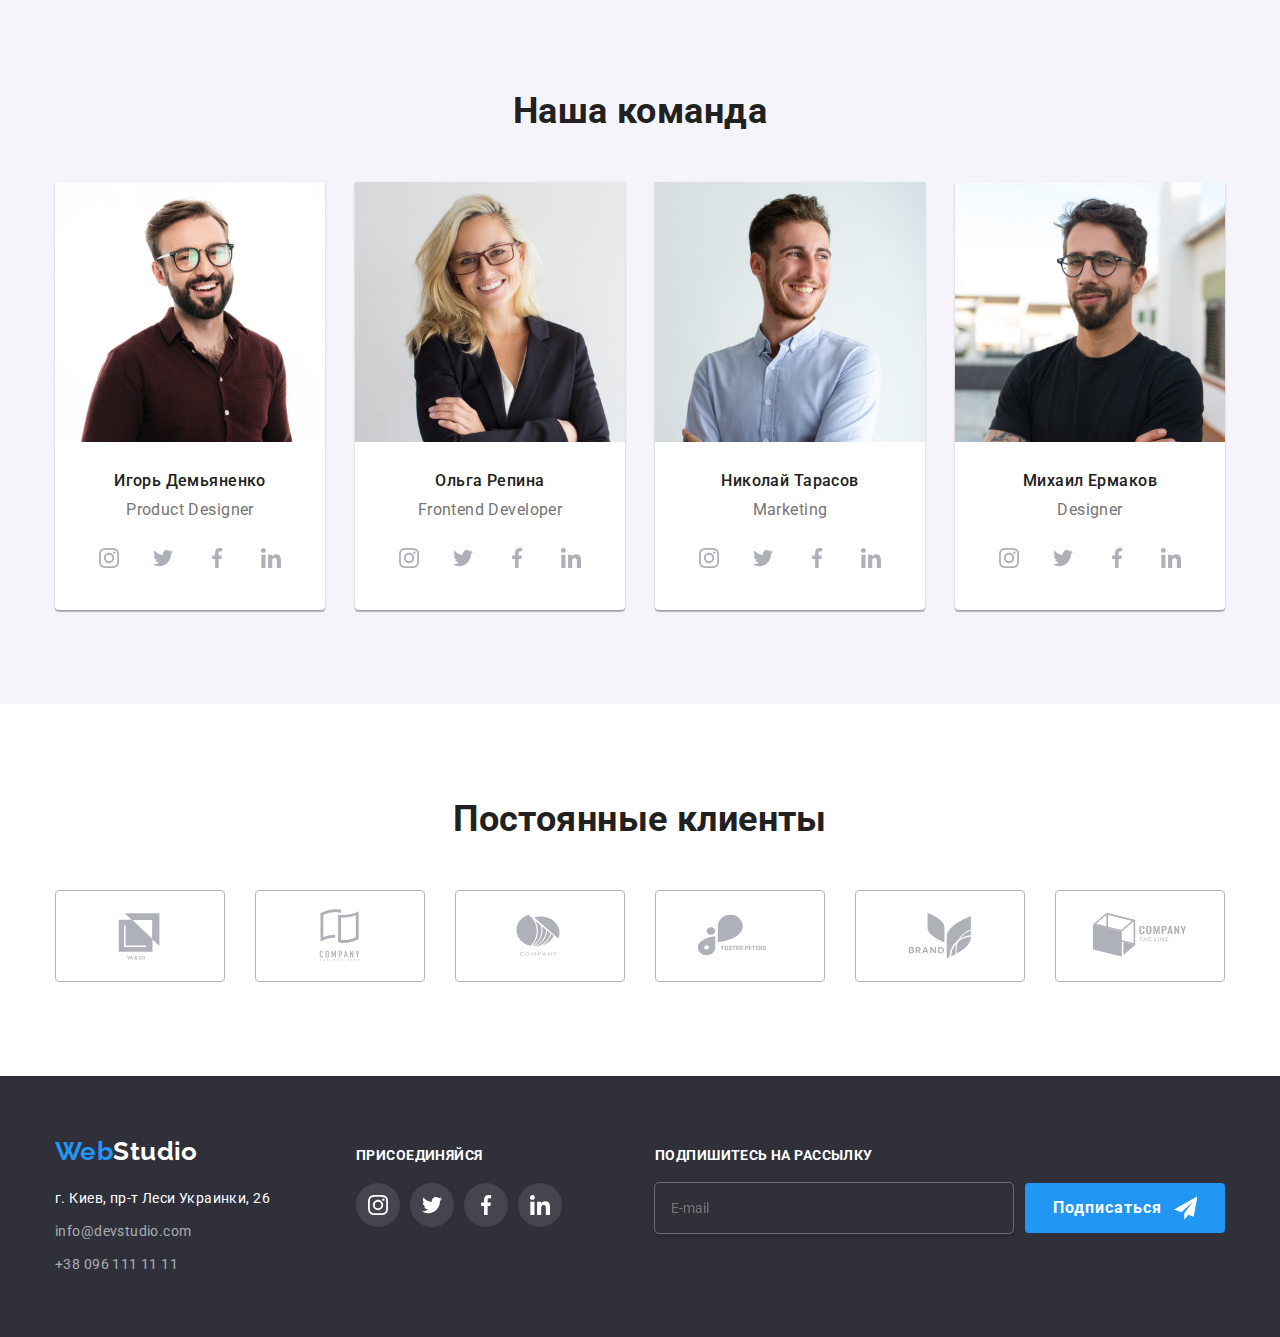
==== commit e38e2f29: "Fix bugs" ====
--- a/index.html
+++ b/index.html
@@ -72,15 +72,15 @@
       <div class="backdrop is-hidden" data-modal>
         <div class="modal">
           <button class="modal-button" type="button" data-modal-close>
-            <svg width="30" height="30">
+            <svg width="30" height="30" class="modal-close">
               <use href="./images/icons.svg#close"></use>
             </svg>
           </button>
-          <h2 class="modal-title">Оставьте свои данные, мы вам перезвоним</h2>
+          <p class="modal-title">Оставьте свои данные, мы вам перезвоним</p>
           <form class="modal-form" action="">
             <div class="form-field">
               <label for="name">Имя</label>
-              <input class="form-input" type="text" name="username" id="name" />
+              <input class="form-input" type="text" name="username" id="name" required />
               <span class="modal-icon">
                 <svg width="18" height="18">
                   <use href="./images/icons.svg#person-modal"></use>
@@ -89,7 +89,7 @@
             </div>
             <div class="form-field">
               <label for="tel">Телефон</label>
-              <input type="tel" name="username" id="tel" />
+              <input type="tel" name="username" id="tel" required />
               <span class="modal-icon">
                 <svg width="18" height="18">
                   <use href="./images/icons.svg#phone-modal"></use>
@@ -98,7 +98,7 @@
             </div>
             <div class="form-field">
               <label for="mail">Почта</label>
-              <input type="email" name="username" id="email" />
+              <input type="email" name="username" id="email" required />
               <span class="modal-icon">
                 <svg width="18" height="18">
                   <use href="./images/icons.svg#email-modal"></use>
@@ -124,6 +124,7 @@
                   name="checkbox"
                   value=""
                   id="checkbox"
+                  required
                 />
                 <span class="checkbox-icon"></span> Соглашаюсь с рассылкой и принимаю
                 <a class="checkbox-link link" href="">Условия договора</a>
@@ -446,7 +447,7 @@
         </div>
 
         <div class="social-container">
-          <h3 class="social-title">присоединяйся</h3>
+          <p class="social-title">присоединяйся</p>
           <ul class="social-list list">
             <li class="social-item">
               <a class="social-link" href="">
@@ -479,14 +480,15 @@
           </ul>
         </div>
         <div class="mail-delivery">
-          <h3 class="mail-delivery-title">Подпишитесь на рассылку</h3>
-          <div class="send-menu">
+          <p class="mail-delivery-title">Подпишитесь на рассылку</p>
+          <form class="send-menu" action="">
             <input
               class="mail-delivery-input"
               type="email"
               name="email"
               id="email-footer"
               placeholder="E-mail"
+              required
             />
             <button class="mail-delivery-btn" type="submit">
               Подписаться
@@ -494,7 +496,7 @@
                 <use href="./images/icons.svg#send"></use>
               </svg>
             </button>
-          </div>
+          </form>
         </div>
       </div>
     </footer>
--- a/css/styles.css
+++ b/css/styles.css
@@ -280,8 +280,9 @@
   top: 50%;
   left: 50%;
   transform: translate(-50%, -50%);
-  min-width: 528px;
-  min-height: 581px;
+  padding: 40px;
+  width: 528px;
+  height: 581px;
   background-color: var(--wite-background-color);
   box-shadow: 0px 1px 3px rgba(0, 0, 0, 0.12), 0px 1px 1px rgba(0, 0, 0, 0.14),
     0px 2px 1px rgba(0, 0, 0, 0.2);
@@ -298,14 +299,24 @@
   border: 0;
   background-color: var(--wite-background-color);
   margin-right: auto;
-}
+  cursor: pointer;
+
+  transition-property: fill;
+  transition-duration: 250ms;
+  transition-timing-function: cubic-bezier(0.4, 0, 0.2, 1);
+}
+
+.modal-button:hover .modal-close {
+  --color5: var(--accent-color);
+}
+
 .modal-title {
   font-weight: 700;
   font-size: 20px;
   line-height: calc(23 / 20);
   text-align: center;
   color: var(--title-text-color);
-  padding: 40px 40px 0px 40px;
+
   margin-bottom: 12px;
 }
 
@@ -321,6 +332,10 @@
   flex-direction: column;
   margin-bottom: 10px;
 }
+.form-field:nth-child(4) {
+  margin-bottom: 0;
+}
+
 .checkbox-input {
   position: absolute;
   -webkit-appearance: none;
@@ -356,7 +371,7 @@
   border: 1px solid rgba(33, 33, 33, 0.2);
   border-radius: 4px;
   cursor: pointer;
-  transition-property: border-color;
+  transition-property: border-color, outline-color;
   transition-duration: 250ms;
   transition-timing-function: cubic-bezier(0.4, 0, 0.2, 1);
 }
@@ -370,19 +385,29 @@
   transition-duration: 250ms;
   transition-timing-function: cubic-bezier(0.4, 0, 0.2, 1);
 }
-.form-field input:focus ~ .modal-icon,
-.form-field input:hover ~ .modal-icon {
+.form-field input:focus ~ .modal-icon {
   fill: var(--accent-color);
 }
-.form-field input:focus,
-.form-field input:hover {
-  border-color: var(--accent-color);
+.form-field input:focus {
+  outline-color: var(--accent-color);
+}
+
+.form-field textarea {
+  transition-property: outline-color;
+  transition-duration: 250ms;
+  transition-timing-function: cubic-bezier(0.4, 0, 0.2, 1);
+}
+
+.form-field textarea:focus {
+  outline-color: var(--accent-color);
 }
 
 .checkbox-link {
+  display: block;
   line-height: calc(24 / 14);
-  text-decoration-line: underline;
-
+  border-bottom: 1px solid currentColor;
+  line-height: 0.8;
+  margin-left: 5px;
   color: var(--accent-text-color);
 }
 
@@ -866,10 +891,10 @@
 }
 .social-container {
   margin-left: 70px;
-  margin-top: 12px;
 }
 .footer-container {
   display: flex;
+  align-items: baseline;
 }
 .social-list {
   display: flex;
@@ -902,10 +927,7 @@
   fill: var(--wite-background-color);
 }
 .mail-delivery {
-  display: inline-block;
-  width: 570px;
-  margin-left: 93px;
-  margin-top: 12px;
+  margin-left: auto;
 }
 .mail-delivery-title {
   font-weight: 700;
@@ -920,7 +942,7 @@
   display: flex;
   align-items: center;
   font-family: Roboto;
-  background-color: var(--accent-text-color);
+  background-color: var(--accent-color);
   color: var(--wite-text-color);
   font-weight: 700;
   font-size: 16px;
@@ -933,6 +955,12 @@
   max-width: 200px;
   max-height: 50px;
   border: 0;
+  transition-property: background-color;
+  transition-duration: 250ms;
+  transition-timing-function: cubic-bezier(0.4, 0, 0.2, 1);
+}
+.mail-delivery-btn:hover {
+  background-color: var(--accent-button-color);
 }
 
 .mail-delivery-input {
@@ -946,7 +974,15 @@
   border-radius: 4px;
   margin-right: 12px;
   color: var(--wite-text-color);
-}
+  transition-property: outline-color;
+  transition-duration: 250ms;
+  transition-timing-function: cubic-bezier(0.4, 0, 0.2, 1);
+}
+
+.mail-delivery-input:focus {
+  outline-color: var(--alt-section-color);
+}
+
 .send-icon {
   margin-left: 12px;
 }
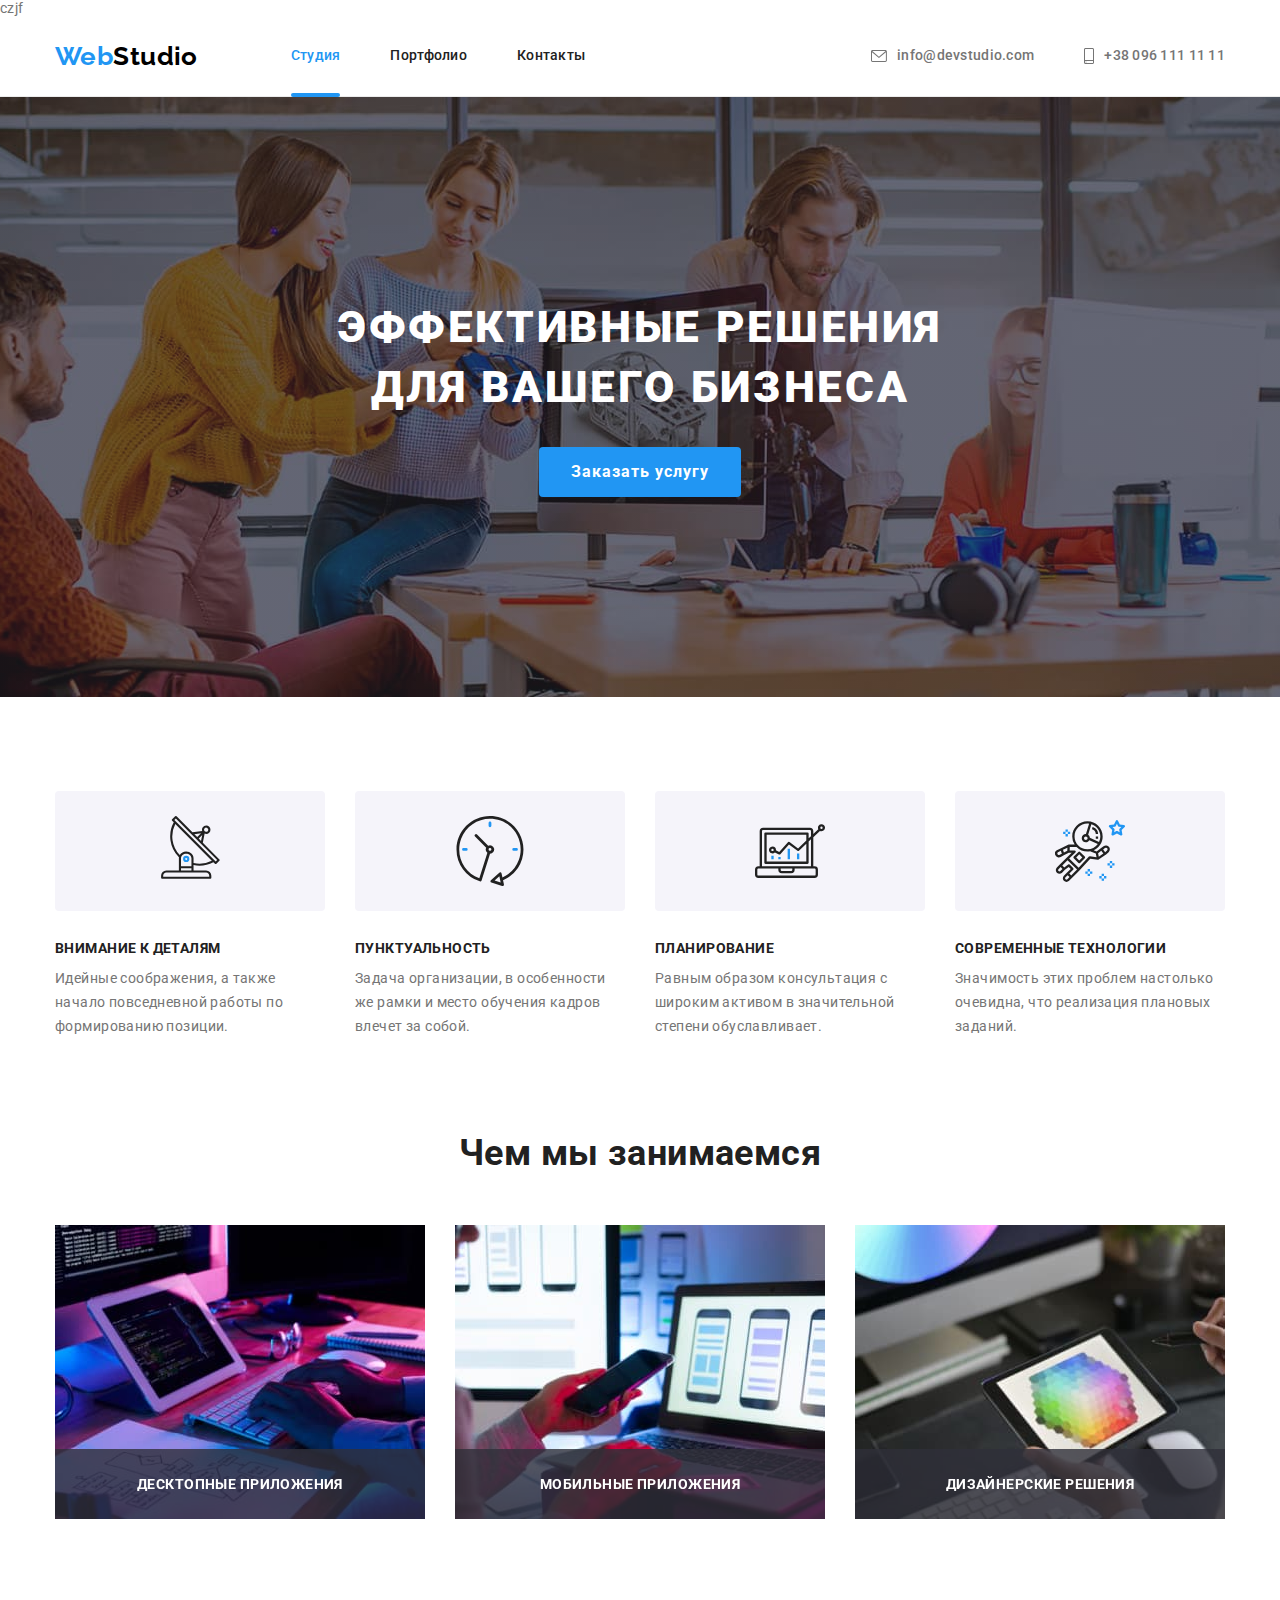
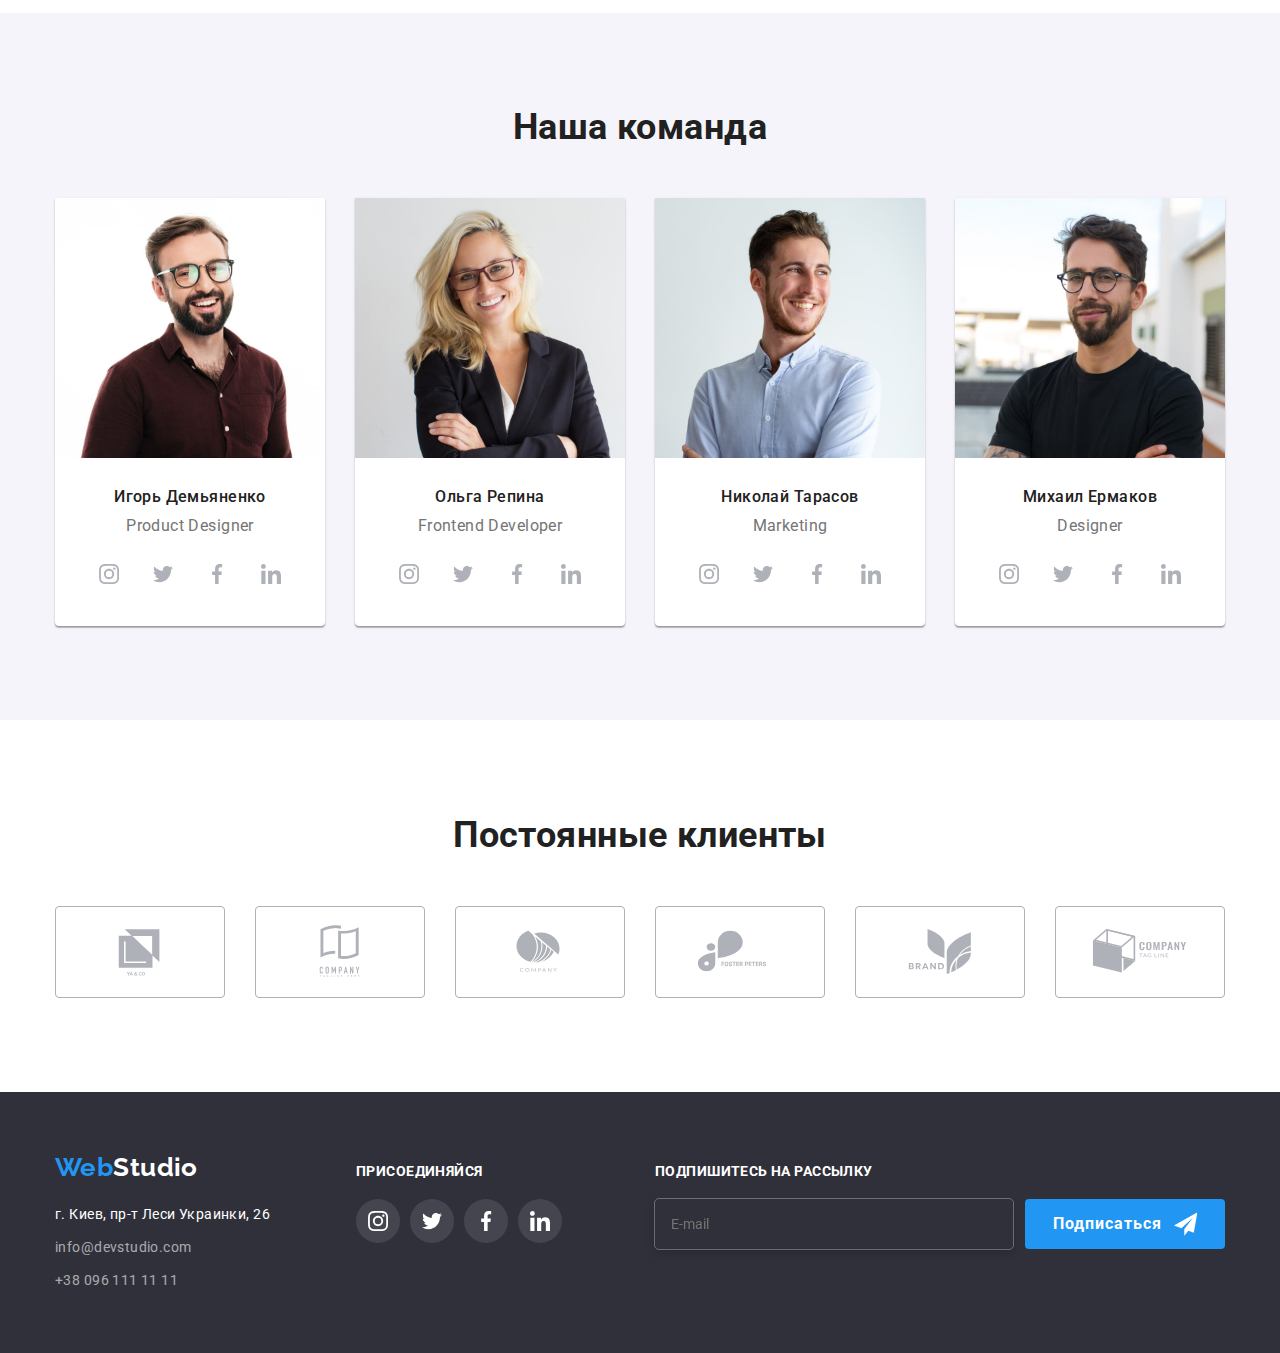
==== commit 98e28e9d: "fix" ====
--- a/index.html
+++ b/index.html
@@ -12,6 +12,7 @@
       href="https://fonts.googleapis.com/css2?family=Raleway:wght@700&family=Roboto:wght@400;500;700;900&display=swap"
       rel="stylesheet"
     />
+    czjf
     <!-- Normalize start -->
     <link
       rel="stylesheet"
@@ -426,7 +427,7 @@
             >Web<span class="footer-logo-accent">Studio</span>
           </a>
           <address>
-            <ul class="footer-list list">
+            <ul class="list">
               <li class="footer-item">
                 <a
                   href="https://bit.ly/3pXMvUd"
--- a/css/styles.css
+++ b/css/styles.css
@@ -756,7 +756,7 @@
 
 .portfolio-item {
   width: 370px;
-  /* flex-basis: calc((100%- (30px * 3)) / 4); */
+  /* flex-basis: calc((100% - (30px * 3)) / 4); */
 }
 .portfolio-link {
   display: block;
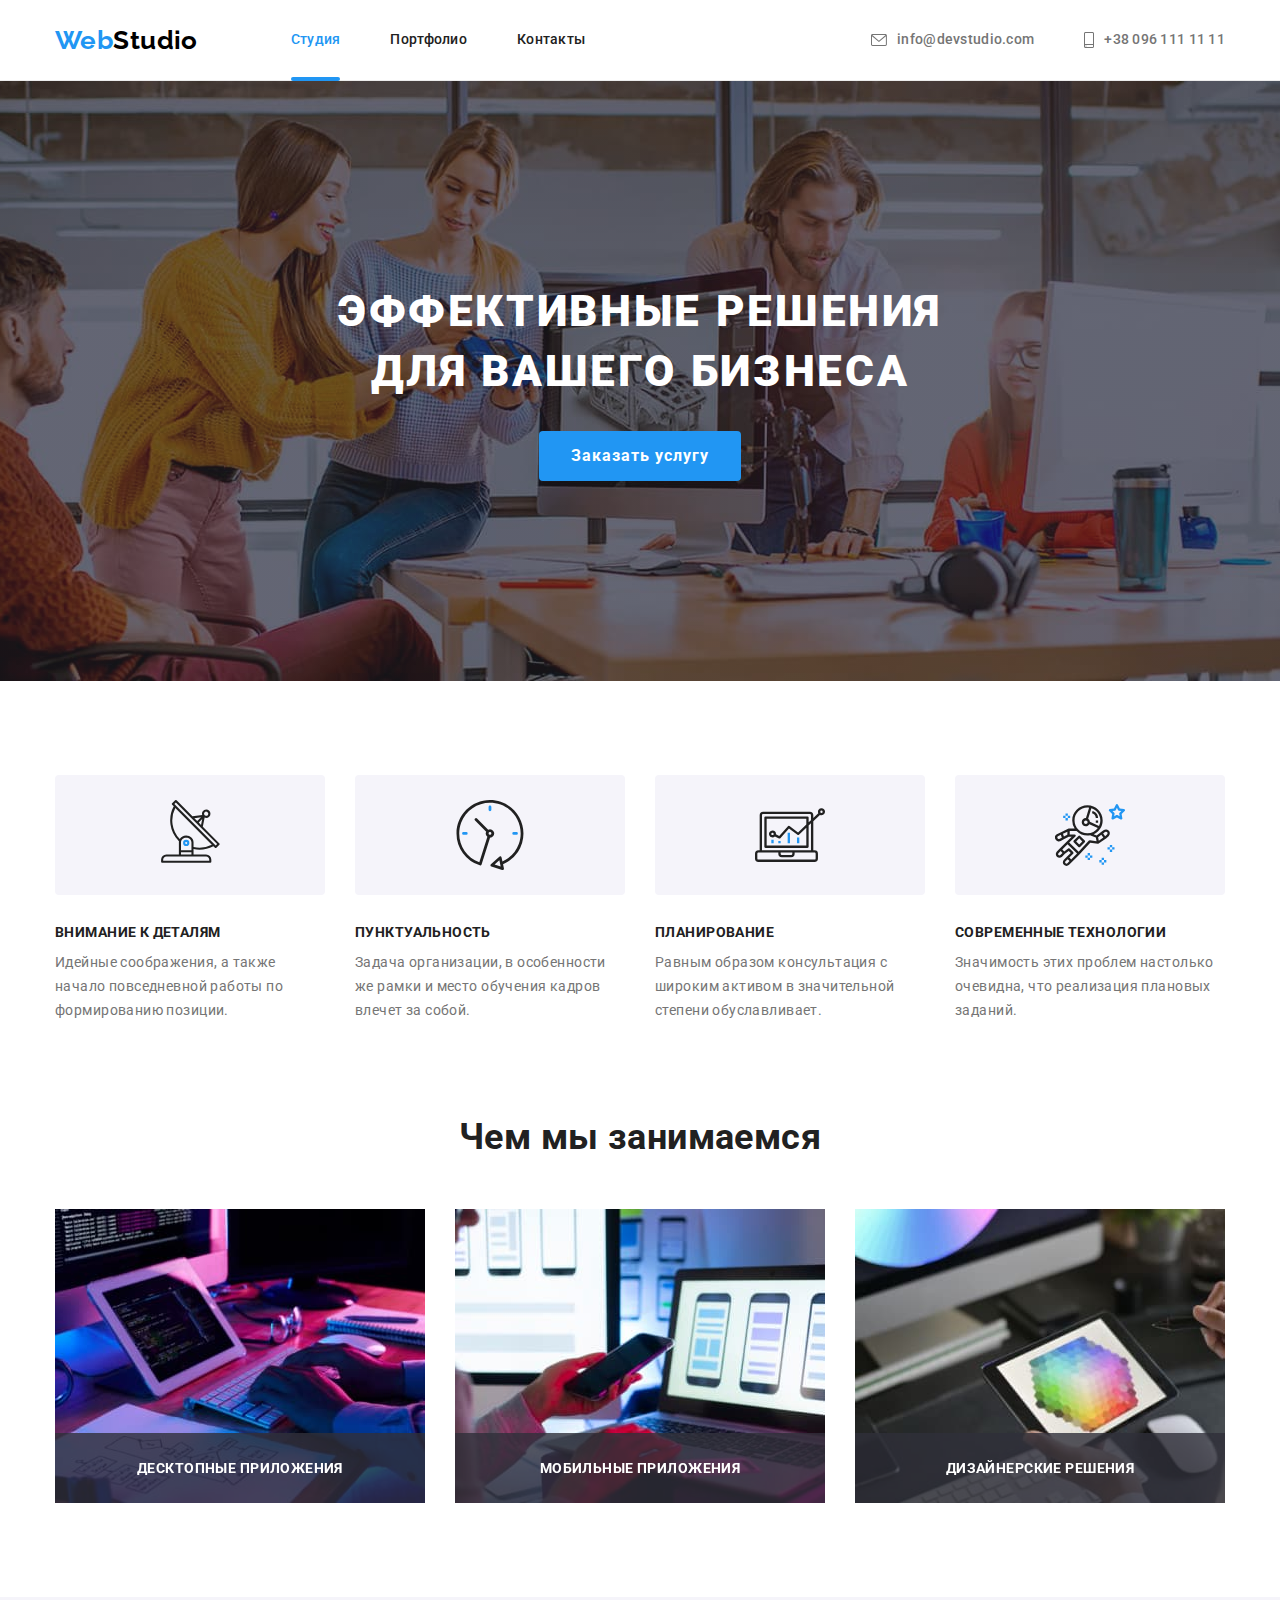
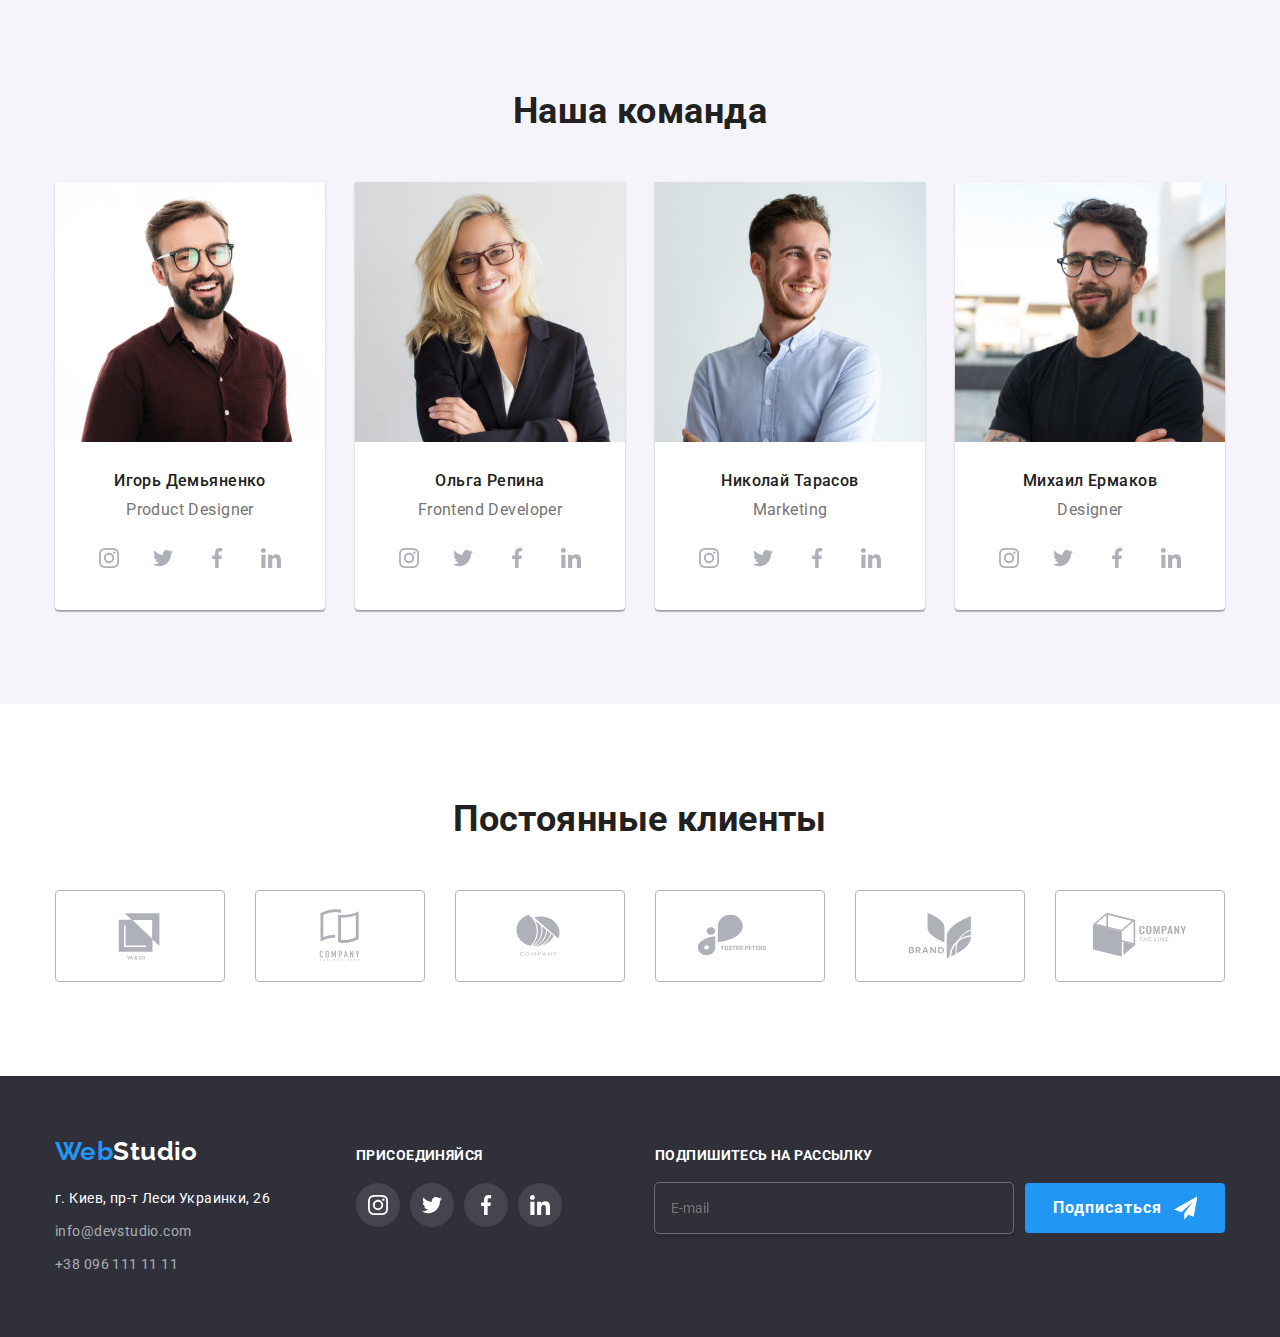
==== commit 8232b01b: "fix" ====
--- a/index.html
+++ b/index.html
@@ -12,7 +12,6 @@
       href="https://fonts.googleapis.com/css2?family=Raleway:wght@700&family=Roboto:wght@400;500;700;900&display=swap"
       rel="stylesheet"
     />
-    czjf
     <!-- Normalize start -->
     <link
       rel="stylesheet"
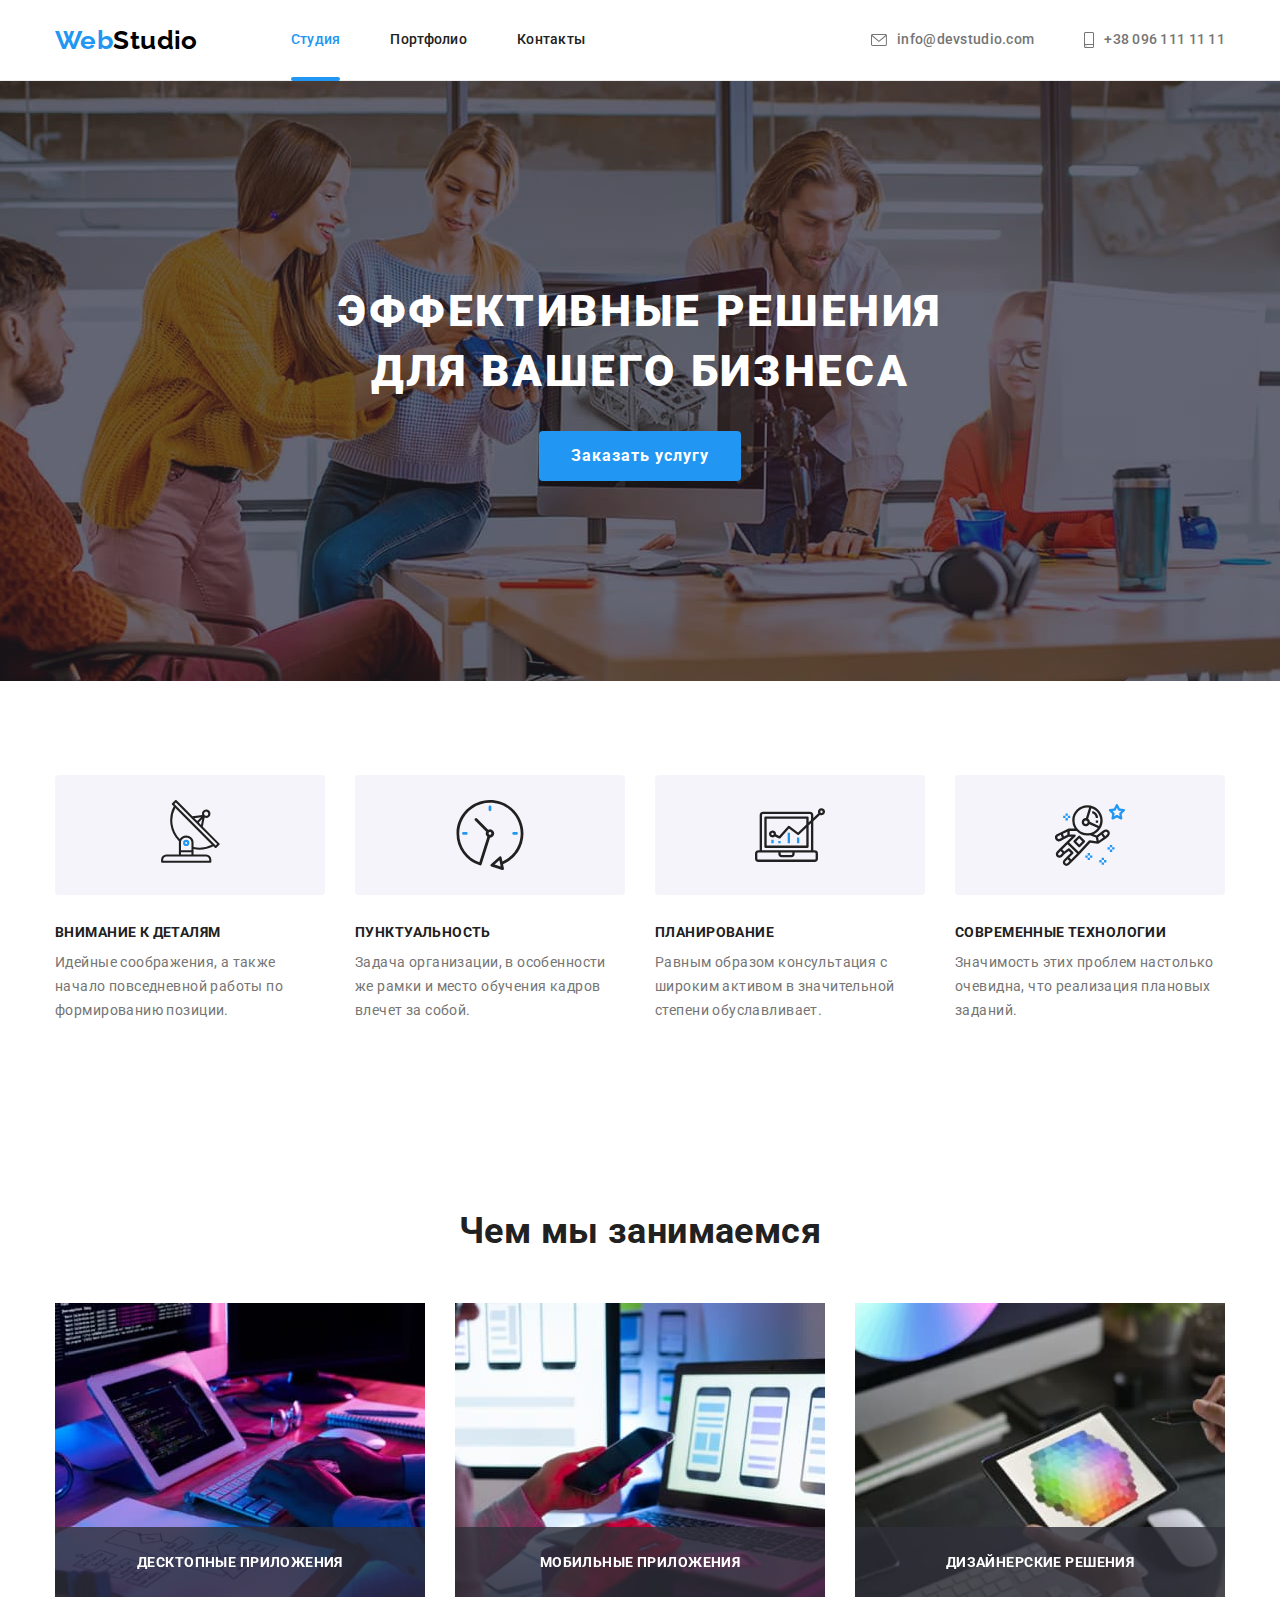
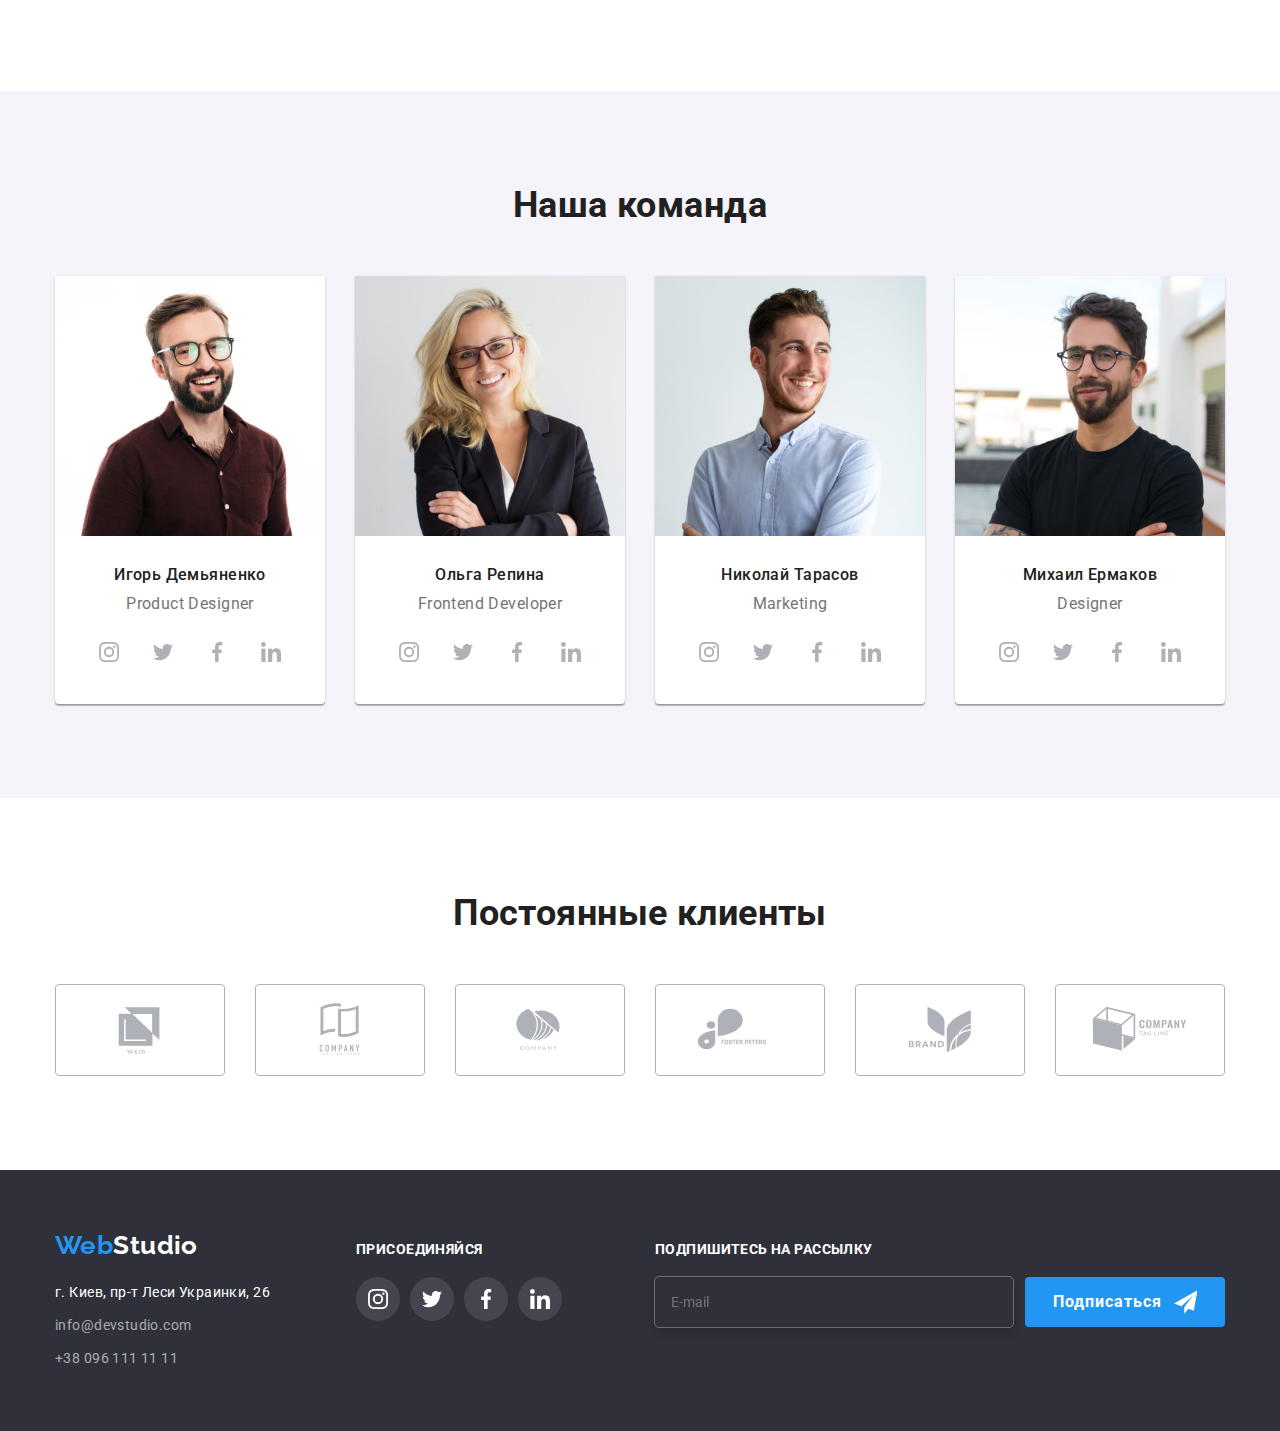
==== commit ab61022b: "add bm class" ====
--- a/index.html
+++ b/index.html
@@ -25,31 +25,33 @@
     <!-- Header -->
     <header class="header">
       <div class="header-menu container">
-        <a class="header-logo link" href="./index.html"
-          >Web<span class="logo-accent link">Studio</span>
+        <a class="header-logo--accent link" href="./index.html"
+          >Web<span class="header-logo link">Studio</span>
         </a>
         <nav class="header-nav">
-          <ul class="header-list list">
-            <li class="header-item">
-              <a href="./index.html" class="link-nav link current">Студия</a>
-            </li>
-            <li class="header-item">
-              <a href="./portfolio.html" class="link-nav link">Портфолио</a>
-            </li>
-            <li class="header-item"><a href="#" class="link-nav link">Контакты</a></li>
+          <ul class="header-nav__list list">
+            <li class="header-nav__item">
+              <a href="./index.html" class="header-nav__link header-nav__link--current link"
+                >Студия</a
+              >
+            </li>
+            <li class="header-nav__item">
+              <a href="./portfolio.html" class="header-nav__link link">Портфолио</a>
+            </li>
+            <li class="header-nav__item"><a href="#" class="header-nav__link link">Контакты</a></li>
           </ul>
         </nav>
         <ul class="header-contacts list">
-          <li class="contacts-list">
-            <a href="mailto:info@devstudio.com" class="contacts-link link"
-              ><svg class="icon-mail">
+          <li class="header-contacts--list">
+            <a href="mailto:info@devstudio.com" class="header-contacts__link link"
+              ><svg class="header-contacts__icon" width="16" height="12">
                 <use href="./images/icons.svg#mail"></use></svg
               >info@devstudio.com</a
             >
           </li>
-          <li class="contacts-list">
-            <a href="tel:+380961111111" class="contacts-link link"
-              ><svg class="icon-smartphone">
+          <li class="header-contacts--list">
+            <a href="tel:+380961111111" class="header-contacts__link link"
+              ><svg class="header-contacts__icon" width="10" height="16">
                 <use href="./images/icons.svg#phone"></use></svg
               >+38 096 111 11 11</a
             >
@@ -63,52 +65,53 @@
       <!-- Hero -->
       <section class="hero">
         <div class="container">
-          <h1 class="hero-title hero-text-container">Эффективные решения для вашего бизнеса</h1>
+          <h1 class="hero-title hero-container__text">Эффективные решения для вашего бизнеса</h1>
           <button class="hero-button" type="button" data-modal-open>Заказать услугу</button>
         </div>
       </section>
 
       <!-- Modal window -->
-      <div class="backdrop is-hidden" data-modal>
-        <div class="modal">
+
+      <div class="modal-backdrop is-hidden" data-modal>
+        <div class="modal-window">
           <button class="modal-button" type="button" data-modal-close>
-            <svg width="30" height="30" class="modal-close">
+            <svg width="30" height="30" class="modal-button__icon--close">
               <use href="./images/icons.svg#close"></use>
             </svg>
           </button>
           <p class="modal-title">Оставьте свои данные, мы вам перезвоним</p>
           <form class="modal-form" action="">
-            <div class="form-field">
+            <div class="modal-form__field">
               <label for="name">Имя</label>
               <input class="form-input" type="text" name="username" id="name" required />
-              <span class="modal-icon">
+              <span class="modal-form__icon">
                 <svg width="18" height="18">
                   <use href="./images/icons.svg#person-modal"></use>
                 </svg>
               </span>
             </div>
-            <div class="form-field">
+            <div class="modal-form__field">
               <label for="tel">Телефон</label>
               <input type="tel" name="username" id="tel" required />
-              <span class="modal-icon">
+              <span class="modal-form__icon">
                 <svg width="18" height="18">
                   <use href="./images/icons.svg#phone-modal"></use>
                 </svg>
               </span>
             </div>
-            <div class="form-field">
+            <div class="modal-form__field">
               <label for="mail">Почта</label>
               <input type="email" name="username" id="email" required />
-              <span class="modal-icon">
+              <span class="modal-form__icon">
                 <svg width="18" height="18">
                   <use href="./images/icons.svg#email-modal"></use>
                 </svg>
               </span>
             </div>
-            <div class="form-field">
+            <div class="modal-form__field">
               <label for="coment">Комментарий</label>
               <textarea
-                class="coment"
+                class="modal-form__field--coment"
                 name="coment"
                 id="comend"
                 cols="10"
@@ -116,7 +119,7 @@
                 placeholder="Введите текст"
               ></textarea>
             </div>
-            <div class="checkbox">
+            <div class="modal-checkbox">
               <label class="lable" for="checkbox">
                 <input
                   class="checkbox-input"
@@ -130,8 +133,8 @@
                 <a class="checkbox-link link" href="">Условия договора</a>
               </label>
             </div>
-            <div class="btn-container">
-              <button class="submit-btn" type="submit">Отправить</button>
+            <div class="modal-botton__container">
+              <button class="modal-botton__submit" type="submit">Отправить</button>
             </div>
           </form>
         </div>
@@ -143,8 +146,8 @@
           <h2 class="visually-hidden">Особенности</h2>
           <ul class="peculiarities-list list">
             <li class="peculiarities-container">
-              <div class="icon-container">
-                <svg class="icon-antena">
+              <div class="peculiarities-container__icon">
+                <svg class="peculiarities-icon">
                   <use href="./images/icons.svg#antenna"></use>
                 </svg>
               </div>
@@ -154,8 +157,8 @@
               </p>
             </li>
             <li class="peculiarities-container">
-              <div class="icon-container">
-                <svg class="icon-clock">
+              <div class="peculiarities-container__icon">
+                <svg class="peculiarities-icon">
                   <use href="./images/icons.svg#clock"></use>
                 </svg>
               </div>
@@ -165,8 +168,8 @@
               </p>
             </li>
             <li class="peculiarities-container">
-              <div class="icon-container">
-                <svg class="icon-diagram">
+              <div class="peculiarities-container__icon">
+                <svg class="peculiarities-icon">
                   <use href="./images/icons.svg#diagram"></use>
                 </svg>
               </div>
@@ -176,8 +179,8 @@
               </p>
             </li>
             <li class="peculiarities-container">
-              <div class="icon-container">
-                <svg class="icon-astronaut">
+              <div class="peculiarities-container__icon">
+                <svg class="peculiarities-icon">
                   <use href="./images/icons.svg#astronaut"></use>
                 </svg>
               </div>
@@ -191,7 +194,7 @@
       </section>
 
       <!-- Work -->
-      <section class="work section">
+      <section class="section">
         <div class="container">
           <h2 class="work-title">Чем мы занимаемся</h2>
           <ul class="work-list list">
@@ -214,7 +217,7 @@
       </section>
 
       <!-- Team -->
-      <section class="team section">
+      <section class="team-section--color section">
         <div class="container">
           <h2 class="team-title">Наша команда</h2>
 
@@ -222,32 +225,32 @@
             <li class="team-item">
               <img src="./images/Team/img_1.jpg" alt="Игорь Демьяненко" width="270" />
               <div class="team-container">
-                <h3 class="name">Игорь Демьяненко</h3>
-                <p class="profession">Product Designer</p>
-                <ul class="team-icon-list list">
-                  <li>
-                    <a class="team-social-link" href="">
+                <h3 class="team-name">Игорь Демьяненко</h3>
+                <p class="team-profession">Product Designer</p>
+                <ul class="team-icon__list list">
+                  <li>
+                    <a class="team-link__social" href="">
                       <svg class="team-icon" width="20" height="20">
                         <use href="./images/icons.svg#instagram"></use>
                       </svg>
                     </a>
                   </li>
                   <li>
-                    <a class="team-social-link" href="">
+                    <a class="team-link__social" href="">
                       <svg class="team-icon" width="20" height="20">
                         <use href="./images/icons.svg#twitter"></use>
                       </svg>
                     </a>
                   </li>
                   <li>
-                    <a class="team-social-link" href="">
+                    <a class="team-link__social" href="">
                       <svg class="team-icon" width="20" height="20">
                         <use href="./images/icons.svg#facebook"></use>
                       </svg>
                     </a>
                   </li>
                   <li>
-                    <a class="team-social-link" href="">
+                    <a class="team-link__social" href="">
                       <svg class="team-icon" width="20" height="20">
                         <use href="./images/icons.svg#linkedin"></use>
                       </svg>
@@ -259,33 +262,33 @@
             <li class="team-item">
               <img src="./images/Team/img_2.jpg" alt="Ольга Репина" width="270" />
               <div class="team-container">
-                <h3 class="name">Ольга Репина</h3>
-                <p class="profession">Frontend Developer</p>
-
-                <ul class="team-icon-list list">
-                  <li>
-                    <a class="team-social-link" href="">
+                <h3 class="team-name">Ольга Репина</h3>
+                <p class="team-profession">Frontend Developer</p>
+
+                <ul class="team-icon__list list">
+                  <li>
+                    <a class="team-link__social" href="">
                       <svg class="team-icon" width="20" height="20">
                         <use href="./images/icons.svg#instagram"></use>
                       </svg>
                     </a>
                   </li>
                   <li>
-                    <a class="team-social-link" href="">
+                    <a class="team-link__social" href="">
                       <svg class="team-icon" width="20" height="20">
                         <use href="./images/icons.svg#twitter"></use>
                       </svg>
                     </a>
                   </li>
                   <li>
-                    <a class="team-social-link" href="">
+                    <a class="team-link__social" href="">
                       <svg class="team-icon" width="20" height="20">
                         <use href="./images/icons.svg#facebook"></use>
                       </svg>
                     </a>
                   </li>
                   <li>
-                    <a class="team-social-link" href="">
+                    <a class="team-link__social" href="">
                       <svg class="team-icon" width="20" height="20">
                         <use href="./images/icons.svg#linkedin"></use>
                       </svg>
@@ -297,33 +300,33 @@
             <li class="team-item">
               <img src="./images/Team/img_3.jpg" alt="Николай Тарасов" width="270" />
               <div class="team-container">
-                <h3 class="name">Николай Тарасов</h3>
-                <p class="profession">Marketing</p>
-
-                <ul class="team-icon-list list">
-                  <li>
-                    <a class="team-social-link" href="">
+                <h3 class="team-name">Николай Тарасов</h3>
+                <p class="team-profession">Marketing</p>
+
+                <ul class="team-icon__list list">
+                  <li>
+                    <a class="team-link__social" href="">
                       <svg class="team-icon" width="20" height="20">
                         <use href="./images/icons.svg#instagram"></use>
                       </svg>
                     </a>
                   </li>
                   <li>
-                    <a class="team-social-link" href="">
+                    <a class="team-link__social" href="">
                       <svg class="team-icon" width="20" height="20">
                         <use href="./images/icons.svg#twitter"></use>
                       </svg>
                     </a>
                   </li>
                   <li>
-                    <a class="team-social-link" href="">
+                    <a class="team-link__social" href="">
                       <svg class="team-icon" width="20" height="20">
                         <use href="./images/icons.svg#facebook"></use>
                       </svg>
                     </a>
                   </li>
                   <li>
-                    <a class="team-social-link" href="">
+                    <a class="team-link__social" href="">
                       <svg class="team-icon" width="20" height="20">
                         <use href="./images/icons.svg#linkedin"></use>
                       </svg>
@@ -335,33 +338,33 @@
             <li class="team-item">
               <img src="./images/Team/img_4.jpg" alt="Михаил Ермаков" width="270" />
               <div class="team-container">
-                <h3 class="name">Михаил Ермаков</h3>
-                <p class="profession">Designer</p>
-
-                <ul class="team-icon-list list">
-                  <li>
-                    <a class="team-social-link" href="">
+                <h3 class="team-name">Михаил Ермаков</h3>
+                <p class="team-profession">Designer</p>
+
+                <ul class="team-icon__list list">
+                  <li>
+                    <a class="team-link__social" href="">
                       <svg class="team-icon" width="20" height="20">
                         <use href="./images/icons.svg#instagram"></use>
                       </svg>
                     </a>
                   </li>
                   <li>
-                    <a class="team-social-link" href="">
+                    <a class="team-link__social" href="">
                       <svg class="team-icon" width="20" height="20">
                         <use href="./images/icons.svg#twitter"></use>
                       </svg>
                     </a>
                   </li>
                   <li>
-                    <a class="team-social-link" href="">
+                    <a class="team-link__social" href="">
                       <svg class="team-icon" width="20" height="20">
                         <use href="./images/icons.svg#facebook"></use>
                       </svg>
                     </a>
                   </li>
                   <li>
-                    <a class="team-social-link" href="">
+                    <a class="team-link__social" href="">
                       <svg class="team-icon" width="20" height="20">
                         <use href="./images/icons.svg#linkedin"></use>
                       </svg>
@@ -421,7 +424,7 @@
     <!-- Footer -->
     <footer class="footer">
       <div class="container footer-container">
-        <div class="address-container">
+        <div class="footer-container__contacts">
           <a class="footer-logo" href="./index.html"
             >Web<span class="footer-logo-accent">Studio</span>
           </a>
@@ -437,62 +440,64 @@
                 >
               </li>
               <li class="footer-item">
-                <a href="mailto:info@devstudio.com" class="address-link link">info@devstudio.com</a>
+                <a href="mailto:info@devstudio.com" class="footer-item__link link"
+                  >info@devstudio.com</a
+                >
               </li>
               <li class="footer-item">
-                <a href="tel:+380961111111" class="address-link link">+38 096 111 11 11</a>
+                <a href="tel:+380961111111" class="footer-item__link link">+38 096 111 11 11</a>
               </li>
             </ul>
           </address>
         </div>
 
-        <div class="social-container">
-          <p class="social-title">присоединяйся</p>
-          <ul class="social-list list">
-            <li class="social-item">
-              <a class="social-link" href="">
-                <svg class="social-icon" width="20" height="20">
+        <div class="footer-container__social">
+          <p class="footer-social__title--social">присоединяйся</p>
+          <ul class="footer-social__list list">
+            <li class="footer-social__item">
+              <a class="footer-social__link" href="">
+                <svg class="footer-social__icon" width="20" height="20">
                   <use href="./images/icons.svg#instagram"></use>
                 </svg>
               </a>
             </li>
-            <li class="social-item">
-              <a class="social-link" href="">
-                <svg class="social-icon" width="20" height="20">
+            <li class="footer-social__item">
+              <a class="footer-social__link" href="">
+                <svg class="footer-social__icon" width="20" height="20">
                   <use href="./images/icons.svg#twitter"></use>
                 </svg>
               </a>
             </li>
-            <li class="social-item">
-              <a class="social-link" href="">
-                <svg class="social-icon" width="20" height="20">
+            <li class="footer-social__item">
+              <a class="footer-social__link" href="">
+                <svg class="footer-social__icon" width="20" height="20">
                   <use href="./images/icons.svg#facebook"></use>
                 </svg>
               </a>
             </li>
-            <li class="social-item">
-              <a class="social-link" href="">
-                <svg class="social-icon" width="20" height="20">
+            <li class="footer-social__item">
+              <a class="footer-social__link" href="">
+                <svg class="footer-social__icon" width="20" height="20">
                   <use href="./images/icons.svg#linkedin"></use>
                 </svg>
               </a>
             </li>
           </ul>
         </div>
-        <div class="mail-delivery">
-          <p class="mail-delivery-title">Подпишитесь на рассылку</p>
-          <form class="send-menu" action="">
+        <div class="footer-container__newsletter">
+          <p class="footer-title__newsletter">Подпишитесь на рассылку</p>
+          <form class="footer-form__newsletter" action="">
             <input
-              class="mail-delivery-input"
+              class="footer-input__newsletter"
               type="email"
               name="email"
               id="email-footer"
               placeholder="E-mail"
               required
             />
-            <button class="mail-delivery-btn" type="submit">
+            <button class="footer-button__newsletter" type="submit">
               Подписаться
-              <svg class="send-icon" width="24" height="24">
+              <svg class="footer-icon__newsletter" width="24" height="24">
                 <use href="./images/icons.svg#send"></use>
               </svg>
             </button>
--- a/css/styles.css
+++ b/css/styles.css
@@ -64,6 +64,18 @@
   height: auto;
 }
 
+.visually-hidden {
+  position: absolute;
+  width: 1px;
+  height: 1px;
+  margin: -1px;
+  border: 0;
+  padding: 0;
+  white-space: nowrap;
+  clip-path: inset(100%);
+  clip: rect(0 0 0 0);
+  overflow: hidden;
+}
 /* Conteiner setings */
 .container {
   width: 1200px;
@@ -83,7 +95,7 @@
 }
 
 /* Logo */
-.header-logo {
+.header-logo--accent {
   color: var(--accent-text-color);
   font-family: var(--secondary-font);
   font-weight: 700;
@@ -91,33 +103,29 @@
   line-height: calc(31 / 26);
   text-decoration: none;
 }
-.logo-accent {
+.header-logo {
   color: var(--text-logo-color);
 }
 
 /* Nav */
 
-.link-item {
-  width: 16px;
-  height: 12px;
-}
-
 .header-menu {
   display: flex;
   align-items: center;
 }
+
 .header-nav {
   display: flex;
   align-items: center;
   margin-left: 93px;
 }
 
-.header-list {
+.header-nav__list {
   display: flex;
   gap: 50px;
 }
 
-.link-nav {
+.header-nav__link {
   display: block;
   padding-top: 32px;
   padding-bottom: 32px;
@@ -130,17 +138,17 @@
   transition-duration: 250ms;
   transition-timing-function: cubic-bezier(0.4, 0, 0.2, 1);
 }
-.link-nav:hover,
-.link-nav:focus {
+.header-nav__link:hover,
+.header-nav__link:focus {
   color: var(--accent-text-color);
 }
 
-.current {
+.header-nav__link--current {
   position: relative;
   color: var(--accent-text-color);
 }
 
-.current::after {
+.header-nav__link--current::after {
   content: '';
   position: absolute;
   left: 0;
@@ -158,10 +166,11 @@
   display: flex;
   margin-left: auto;
 }
-.header-contacts .contacts-list + .contacts-list {
-  margin-left: 50px;
-}
-.contacts-link {
+.header-contacts--list:first-child {
+  margin-right: 50px;
+}
+
+.header-contacts__link {
   padding-top: 32px;
   padding-bottom: 32px;
   display: flex;
@@ -175,20 +184,11 @@
   transition-duration: 250ms;
   transition-timing-function: cubic-bezier(0.4, 0, 0.2, 1);
 }
-.contacts-link:hover,
-.contacts-link:focus {
+.header-contacts__link:hover,
+.header-contacts__link:focus {
   color: var(--accent-text-color);
 }
-.icon-mail {
-  width: 16px;
-  height: 12px;
-  margin-right: 10px;
-  fill: currentColor;
-}
-
-.icon-smartphone {
-  width: 10px;
-  height: 16px;
+.header-contacts__icon {
   margin-right: 10px;
   fill: currentColor;
 }
@@ -207,7 +207,7 @@
   margin-bottom: 30px;
 }
 
-.hero-text-container {
+.hero-container__text {
   width: 696px;
   height: 120px;
   margin-left: auto;
@@ -257,7 +257,7 @@
 
 /* Modal window */
 
-.backdrop {
+.modal-backdrop {
   position: fixed;
   top: 0;
   left: 0;
@@ -270,12 +270,12 @@
   transition-timing-function: cubic-bezier(0.4, 0, 0.2, 1);
 }
 
-.backdrop.is-hidden {
+.modal-backdrop.is-hidden {
   opacity: 0;
   pointer-events: none;
 }
 
-.modal {
+.modal-window {
   position: absolute;
   top: 50%;
   left: 50%;
@@ -306,7 +306,7 @@
   transition-timing-function: cubic-bezier(0.4, 0, 0.2, 1);
 }
 
-.modal-button:hover .modal-close {
+.modal-button:hover .modal-button__icon--close {
   --color5: var(--accent-color);
 }
 
@@ -326,45 +326,23 @@
   margin-right: auto;
 }
 
-.form-field {
+.modal-form__field {
   position: relative;
   display: flex;
   flex-direction: column;
   margin-bottom: 10px;
 }
-.form-field:nth-child(4) {
+.modal-form__field:nth-child(4) {
   margin-bottom: 0;
 }
-
-.checkbox-input {
-  position: absolute;
-  -webkit-appearance: none;
-  -moz-appearance: none;
-  appearance: none;
-}
-
-.lable {
-  display: flex;
-  align-items: center;
-}
-.checkbox-icon {
-  width: 16px;
-  height: 15px;
-  background-image: url(../images/off.svg);
-  margin-right: 7px;
-}
-.checkbox-input:checked + .checkbox-icon {
-  background-image: url(../images/on.svg);
-}
-
-.form-field label {
+.modal-form__field label {
   font-size: 12px;
   line-height: calc(14 / 12);
   letter-spacing: 0.01em;
   margin-bottom: 4px;
 }
 
-.form-field input {
+.modal-form__field input {
   margin: 0;
   height: 40px;
   padding: 12px 42px;
@@ -375,8 +353,45 @@
   transition-duration: 250ms;
   transition-timing-function: cubic-bezier(0.4, 0, 0.2, 1);
 }
-
-.modal-icon {
+.modal-form__field input:focus ~ .modal-icon {
+  fill: var(--accent-color);
+}
+.modal-form__field input:focus {
+  outline-color: var(--accent-color);
+}
+
+.modal-form__field textarea {
+  transition-property: outline-color;
+  transition-duration: 250ms;
+  transition-timing-function: cubic-bezier(0.4, 0, 0.2, 1);
+}
+
+.modal-form__field textarea:focus {
+  outline-color: var(--accent-color);
+}
+
+.checkbox-input {
+  position: absolute;
+  -webkit-appearance: none;
+  -moz-appearance: none;
+  appearance: none;
+}
+
+.lable {
+  display: flex;
+  align-items: center;
+}
+.checkbox-icon {
+  width: 16px;
+  height: 15px;
+  background-image: url(../images/off.svg);
+  margin-right: 7px;
+}
+.checkbox-input:checked + .checkbox-icon {
+  background-image: url(../images/on.svg);
+}
+
+.modal-form__icon {
   position: absolute;
   top: 50%;
   left: 12px;
@@ -384,22 +399,6 @@
   transition-property: fill;
   transition-duration: 250ms;
   transition-timing-function: cubic-bezier(0.4, 0, 0.2, 1);
-}
-.form-field input:focus ~ .modal-icon {
-  fill: var(--accent-color);
-}
-.form-field input:focus {
-  outline-color: var(--accent-color);
-}
-
-.form-field textarea {
-  transition-property: outline-color;
-  transition-duration: 250ms;
-  transition-timing-function: cubic-bezier(0.4, 0, 0.2, 1);
-}
-
-.form-field textarea:focus {
-  outline-color: var(--accent-color);
 }
 
 .checkbox-link {
@@ -411,14 +410,39 @@
   color: var(--accent-text-color);
 }
 
-.coment {
+.modal-form__field--coment {
   resize: none;
   height: 120px;
   padding: 12px 16px;
   border: 1px solid rgba(33, 33, 33, 0.2);
   border-radius: 4px;
 }
-.submit-btn {
+
+.modal-form__field--comentt:placeholder-shown {
+  font-size: 12px;
+  line-height: calc(14 / 12);
+  letter-spacing: 0.01em;
+  color: rgba(117, 117, 117, 0.5);
+}
+
+.modal-checkbox {
+  display: flex;
+  justify-content: center;
+  align-items: stretch;
+  padding: 0;
+  margin-bottom: 30px;
+  margin-top: 20px;
+}
+.modal-checkbox input {
+  margin-right: 8px;
+}
+
+.modal-botton__container {
+  display: flex;
+  justify-content: center;
+}
+
+.modal-botton__submit {
   bottom: 40px;
   font-family: Roboto;
   background-color: var(--accent-text-color);
@@ -439,48 +463,16 @@
   transition-timing-function: cubic-bezier(0.4, 0, 0.2, 1);
 }
 
-.submit-btn:hover {
+.modal-botton__submit:hover {
   background-color: #188ce8;
 }
-.checkbox {
-  display: flex;
-  justify-content: center;
-  align-items: stretch;
-  padding: 0;
-  margin-bottom: 30px;
-  margin-top: 20px;
-}
-.checkbox input {
-  margin-right: 8px;
-}
-.coment:placeholder-shown {
-  font-size: 12px;
-  line-height: calc(14 / 12);
-  letter-spacing: 0.01em;
-  color: rgba(117, 117, 117, 0.5);
-}
-.btn-container {
-  display: flex;
-  justify-content: center;
-}
+
 /* peculiarities */
 .peculiarities-list {
   display: flex;
   gap: 30px;
 }
 
-.visually-hidden {
-  position: absolute;
-  width: 1px;
-  height: 1px;
-  margin: -1px;
-  border: 0;
-  padding: 0;
-  white-space: nowrap;
-  clip-path: inset(100%);
-  clip: rect(0 0 0 0);
-  overflow: hidden;
-}
 .peculiarities-title {
   font-style: normal;
   font-weight: 700;
@@ -494,7 +486,7 @@
   margin-bottom: 10px;
 }
 
-.icon-container {
+.peculiarities-container__icon {
   width: 270px;
   height: 120px;
   background: #f5f4fa;
@@ -503,10 +495,7 @@
   display: flex;
   justify-content: center;
 }
-.icon-antena,
-.icon-clock,
-.icon-diagram,
-.icon-astronaut {
+.peculiarities-icon {
   width: 70px;
   height: 70px;
   fill: currentColor;
@@ -525,10 +514,6 @@
 }
 
 /* Work */
-
-.work {
-  padding-top: 0;
-}
 
 .work-title {
   font-weight: 700;
@@ -574,13 +559,16 @@
   margin-top: 0;
   margin-bottom: 50px;
 }
-.team {
+
+.team-section--color {
   background-color: var(--team-background-color);
 }
+
 .team-list {
   display: flex;
   gap: 30px;
 }
+
 .team-item {
   width: 270px;
   margin-left: auto;
@@ -596,7 +584,8 @@
   padding-top: 30px;
   padding-bottom: 30px;
 }
-.name {
+
+.team-name {
   font-weight: 500;
   font-size: 16px;
   line-height: 1.18;
@@ -604,20 +593,21 @@
   color: var(--title-text-color);
   margin-bottom: 10px;
 }
-.profession {
+
+.team-profession {
   font-size: 16px;
   line-height: 1.18;
   text-align: center;
   margin-bottom: 16px;
 }
 
-.team-icon-list {
+.team-icon__list {
   display: flex;
   justify-content: center;
   gap: 10px;
 }
 
-.team-social-link {
+.team-link__social {
   display: flex;
   align-items: center;
   justify-content: center;
@@ -632,11 +622,12 @@
   transition-timing-function: cubic-bezier(0.4, 0, 0.2, 1);
 }
 
-.team-social-link:hover,
-.team-social-link:focus {
+.team-link__social:hover,
+.team-link__social:focus {
   background-color: var(--accent-color);
   color: var(--second-icon-color);
 }
+
 .team-icon {
   fill: currentColor;
 
@@ -644,6 +635,7 @@
   transition-duration: 250ms;
   transition-timing-function: cubic-bezier(0.4, 0, 0.2, 1);
 }
+
 .team-icon:hover,
 .team-icon:focus {
   fill: var(--wite-text-color);
@@ -693,6 +685,21 @@
 }
 
 /* Portfolio */
+.portfolio-list__button {
+  display: flex;
+  margin-right: auto;
+  margin-left: auto;
+  justify-content: center;
+  margin-bottom: 50px;
+}
+
+.portfolio-item__button {
+  margin-right: 8px;
+}
+.portfolio-item__button:last-child {
+  margin-right: 0;
+}
+
 .portfolio-button {
   font-family: inherit;
   color: var(--title-text-color);
@@ -721,21 +728,6 @@
     0px 2px 2px rgba(0, 0, 0, 0.12);
 }
 
-.list-button {
-  display: flex;
-  margin-right: auto;
-  margin-left: auto;
-  justify-content: center;
-  margin-bottom: 50px;
-}
-
-.portfolio-btn {
-  margin-right: 8px;
-}
-.portfolio-btn:last-child {
-  margin-right: 0;
-}
-
 .portfolio-title {
   font-weight: 700;
   font-size: 18px;
@@ -748,6 +740,7 @@
   margin-left: auto;
   margin-bottom: 4px;
 }
+
 .portfolio-list {
   display: flex;
   flex-wrap: wrap;
@@ -758,25 +751,26 @@
   width: 370px;
   /* flex-basis: calc((100% - (30px * 3)) / 4); */
 }
+
 .portfolio-link {
   display: block;
-
   transition-property: box-shadow;
   transition-duration: 250ms;
   transition-timing-function: cubic-bezier(0.4, 0, 0.2, 1);
 }
+
 .portfolio-link:hover,
 .portfolio-link:focus {
   box-shadow: 0px 1px 1px rgba(0, 0, 0, 0.12), 0px 4px 4px rgba(0, 0, 0, 0.06),
     1px 4px 6px rgba(0, 0, 0, 0.16);
 }
 
-.product-thumb {
+.portfolio-product__thumb {
   position: relative;
   overflow: hidden;
 }
 
-.product-overlay {
+.portfolio-product__overlay {
   position: absolute;
   top: 0;
   left: 0;
@@ -790,11 +784,12 @@
   transition-timing-function: cubic-bezier(0.4, 0, 0.2, 1);
 }
 
-.portfolio-link:hover .product-overlay,
-.portfolio-link:focus .product-overlay {
+.portfolio-link:hover .portfolio-product__overlay,
+.portfolio-link:focus .portfolio-product__overlay {
   transform: translateY(0);
 }
-.review {
+
+.portfolio-review {
   font-weight: 400;
   font-size: 18px;
   line-height: calc(28 / 18);
@@ -802,13 +797,14 @@
   color: var(--wite-text-color);
   padding: 63px 24px;
 }
+
 .portfolio-container {
   border: 1px solid var(--section-bacground-color);
   border-top: none;
   padding: 20px 25px;
 }
 
-.examples {
+.portfolio-examples {
   line-height: 1.87;
   font-size: 16px;
   color: var(--primary-text-color);
@@ -826,6 +822,7 @@
   padding-top: 60px;
   padding-bottom: 60px;
 }
+
 .footer-logo {
   display: inline-block;
   color: var(--accent-text-color);
@@ -840,7 +837,54 @@
 .footer-logo-accent {
   color: var(--wite-text-color);
 }
-.social-title {
+
+.footer-container__contacts {
+  width: 231px;
+}
+
+.footer-item {
+  margin-bottom: 9px;
+}
+
+.footer-item:last-child {
+  margin-bottom: 0;
+}
+
+.footer-link {
+  line-height: 1.71;
+  color: var(--wite-text-color);
+  font-style: normal;
+
+  transition-property: color;
+  transition-duration: 250ms;
+  transition-timing-function: cubic-bezier(0.4, 0, 0.2, 1);
+}
+
+.footer-item__link {
+  font-style: normal;
+  line-height: 1.71;
+  color: var(--footer-text-color);
+
+  transition-property: color;
+  transition-duration: 250ms;
+  transition-timing-function: cubic-bezier(0.4, 0, 0.2, 1);
+}
+
+.footer-item__link:hover,
+.footer-item__link:focus {
+  color: var(--accent-text-color);
+}
+
+.footer-container__social {
+  margin-left: 70px;
+}
+
+.footer-container {
+  display: flex;
+  align-items: baseline;
+}
+
+.footer-social__title--social {
   font-weight: 700;
   font-size: 14px;
   line-height: calc(16 / 14);
@@ -850,61 +894,16 @@
   margin-bottom: 20px;
 }
 
-.address-container {
-  width: 231px;
-}
-.footer-item {
-  margin-bottom: 9px;
-}
-.footer-item:last-child {
-  margin-bottom: 0;
-}
-
-.footer-link {
-  line-height: 1.71;
-  color: var(--wite-text-color);
-  font-style: normal;
-
-  transition-property: color;
-  transition-duration: 250ms;
-  transition-timing-function: cubic-bezier(0.4, 0, 0.2, 1);
-}
-
-.address-link {
-  font-style: normal;
-  line-height: 1.71;
-  color: var(--footer-text-color);
-
-  transition-property: color;
-  transition-duration: 250ms;
-  transition-timing-function: cubic-bezier(0.4, 0, 0.2, 1);
-}
-
-.address-link:hover,
-.address-link:focus {
-  color: var(--accent-text-color);
-}
-
-.footer-link:hover,
-.footer-link:focus {
-  color: var(--accent-text-color);
-}
-.social-container {
-  margin-left: 70px;
-}
-.footer-container {
-  display: flex;
-  align-items: baseline;
-}
-.social-list {
+.footer-social__item {
+  display: flex;
+}
+
+.footer-social__list {
   display: flex;
   gap: 10px;
 }
-.social-item {
-  display: flex;
-}
-
-.social-link {
+
+.footer-social__link {
   display: flex;
   align-items: center;
   justify-content: center;
@@ -919,17 +918,20 @@
   transition-duration: 250ms;
   transition-timing-function: cubic-bezier(0.4, 0, 0.2, 1);
 }
-.social-link:hover,
-.social-link:focus {
+
+.footer-social__link:hover,
+.footer-social__link:focus {
   background-color: var(--accent-color);
 }
-.social-icon {
+.footer-social__icon {
   fill: var(--wite-background-color);
 }
-.mail-delivery {
+
+.footer-container__newsletter {
   margin-left: auto;
 }
-.mail-delivery-title {
+
+.footer-title__newsletter {
   font-weight: 700;
   font-size: 14px;
   line-height: calc(16 / 14);
@@ -938,7 +940,8 @@
   color: var(--wite-text-color);
   margin-bottom: 20px;
 }
-.mail-delivery-btn {
+
+.footer-button__newsletter {
   display: flex;
   align-items: center;
   font-family: Roboto;
@@ -959,11 +962,12 @@
   transition-duration: 250ms;
   transition-timing-function: cubic-bezier(0.4, 0, 0.2, 1);
 }
-.mail-delivery-btn:hover {
+
+.footer-button__newsletter:hover {
   background-color: var(--accent-button-color);
 }
 
-.mail-delivery-input {
+.footer-input__newsletter {
   width: 358px;
   height: 50px;
   padding: 15px 16px;
@@ -979,13 +983,13 @@
   transition-timing-function: cubic-bezier(0.4, 0, 0.2, 1);
 }
 
-.mail-delivery-input:focus {
+.footer-input__newsletter:focus {
   outline-color: var(--alt-section-color);
 }
 
-.send-icon {
+.footer-icon__newsletter {
   margin-left: 12px;
 }
-.send-menu {
-  display: flex;
-}
+.footer-form__newsletter {
+  display: flex;
+}
